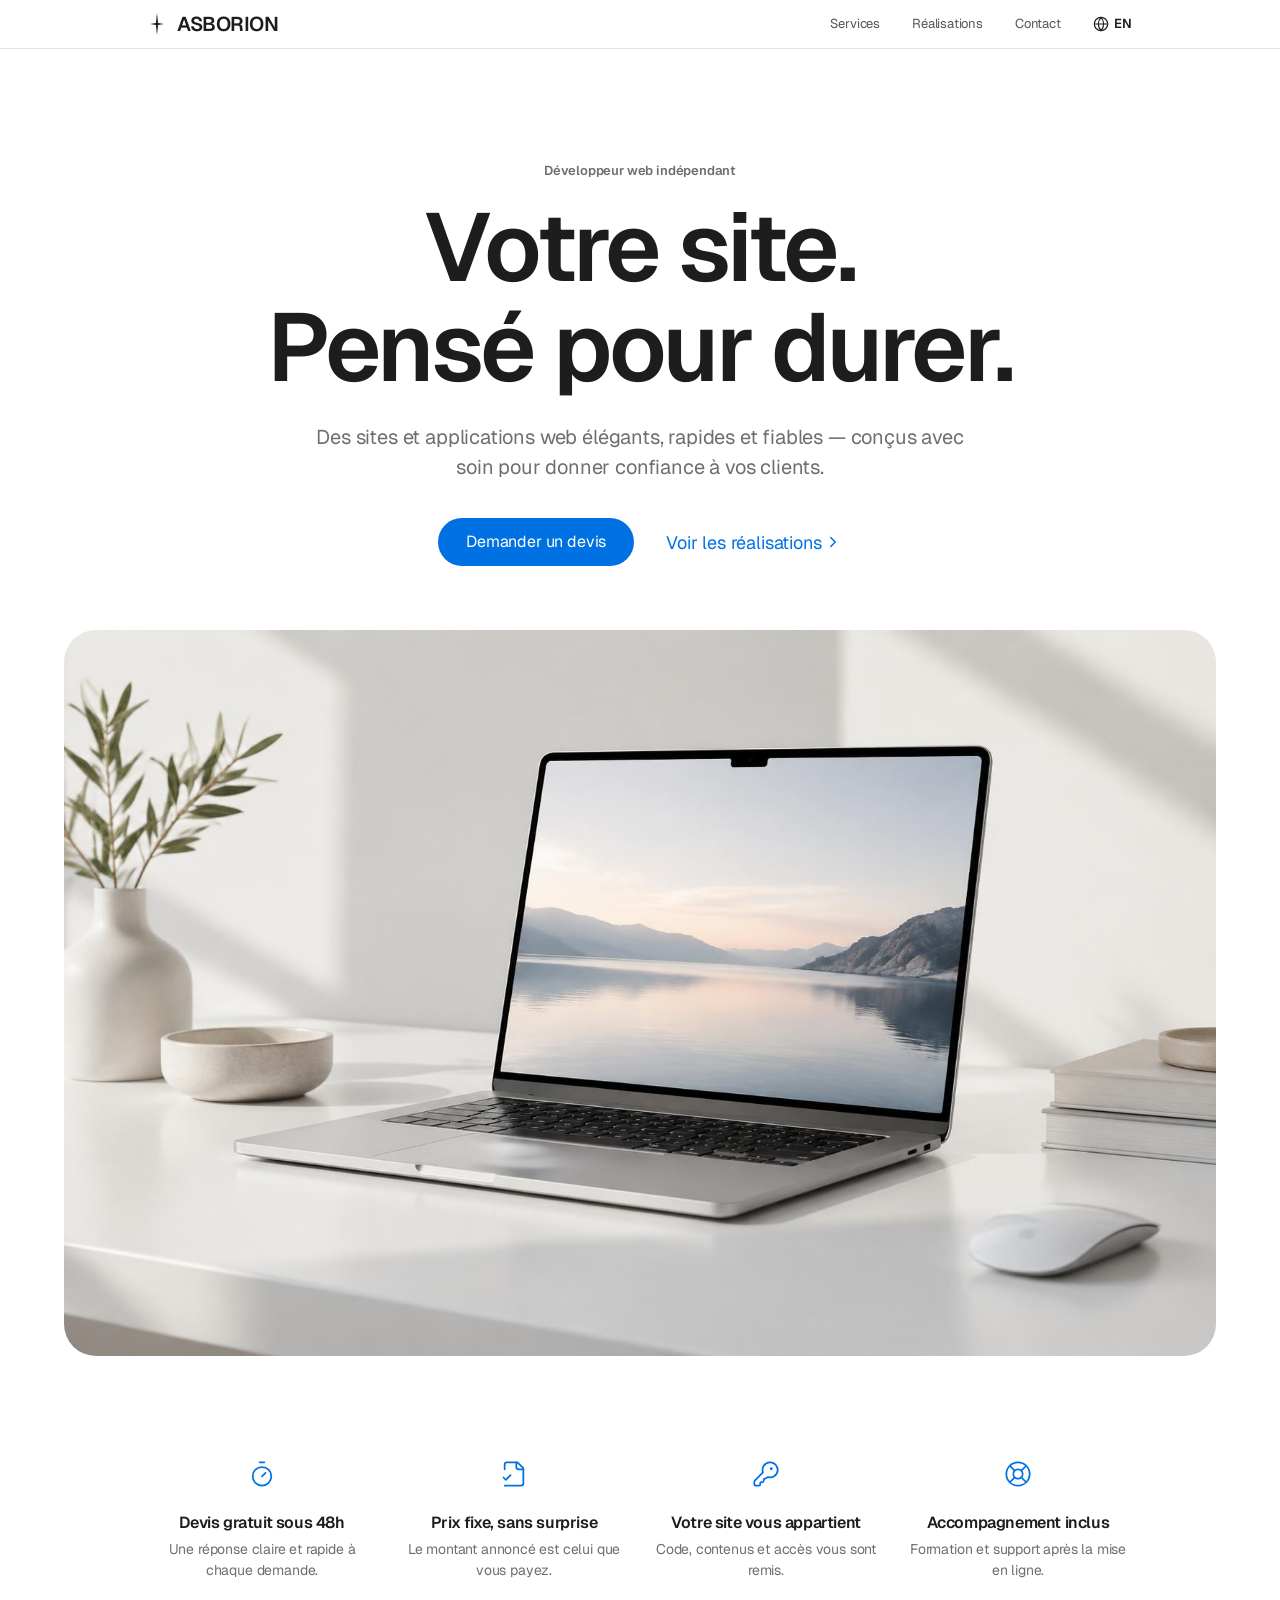
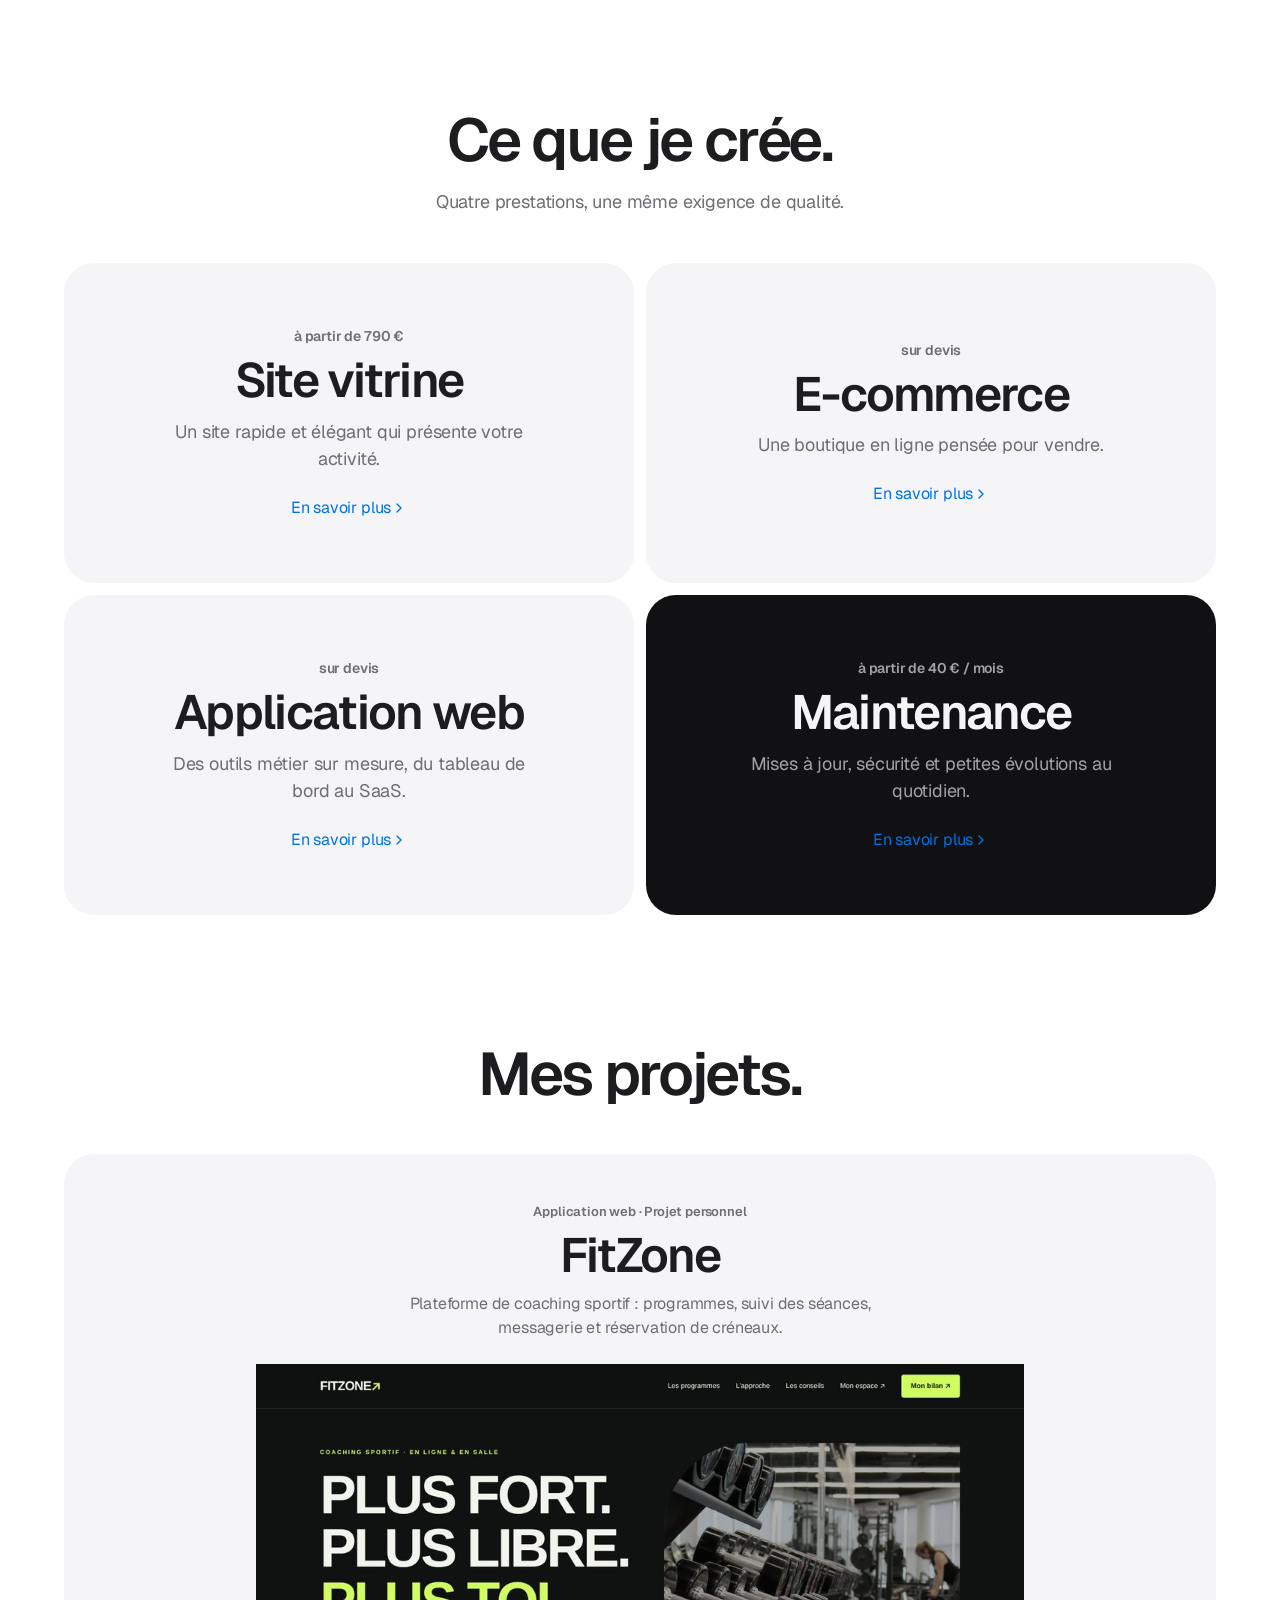
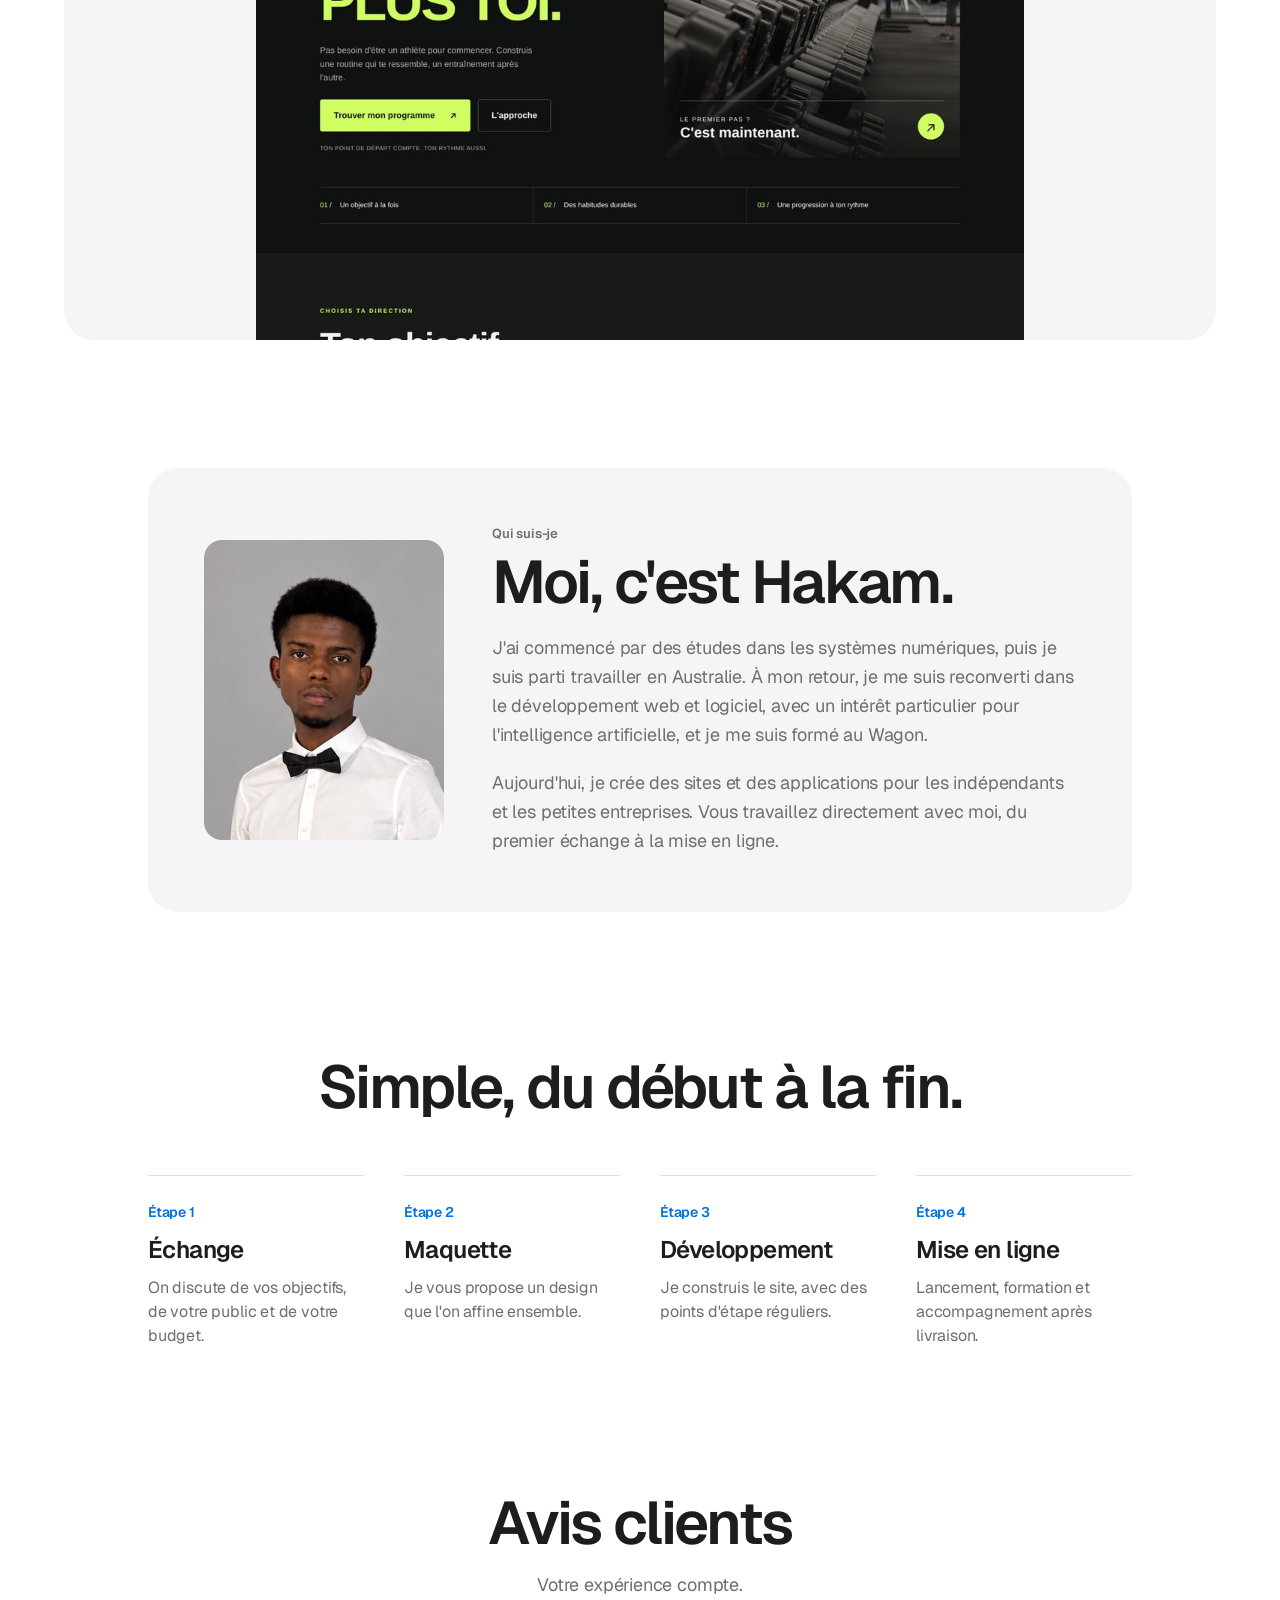
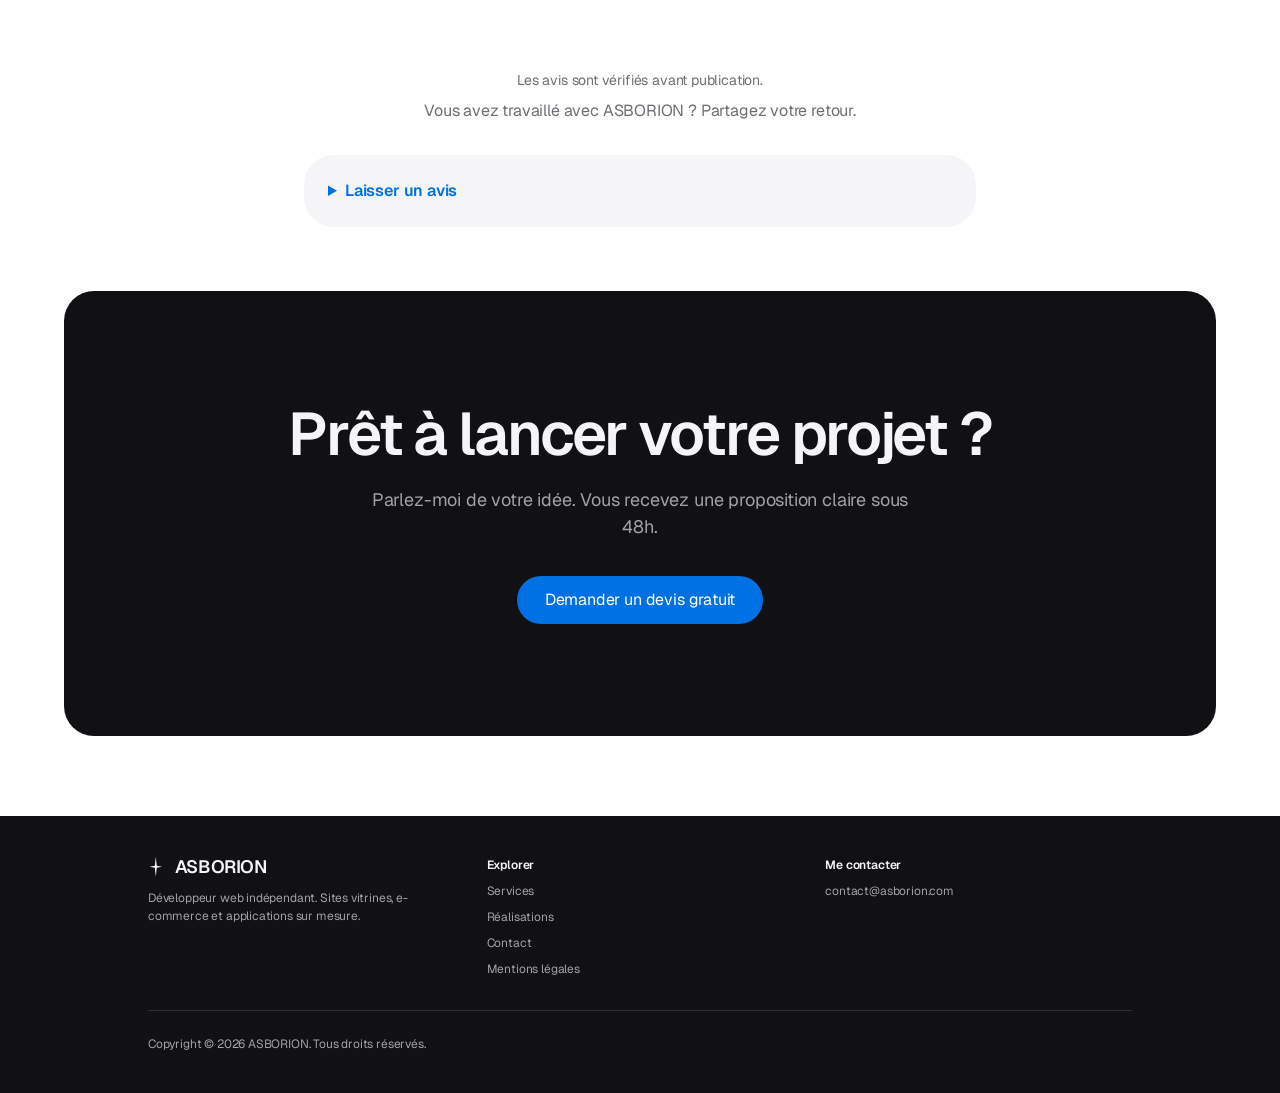
==== index.html @ 8db6f9c4 "first commit" ====
<!DOCTYPE html>
<html lang="fr">
<head>
  <meta charset="utf-8">
  <meta name="viewport" content="width=device-width, initial-scale=1">
  <title>ASBORION — Développeur web indépendant | Sites &amp; applications</title>
  <meta name="description" content="ASBORION conçoit des sites vitrines, boutiques en ligne et applications web soignés, rapides et faits pour durer.">
  <meta name="author" content="ASBORION">
  <meta property="og:title" content="ASBORION — Développeur web indépendant | Sites &amp; applications">
  <meta property="og:description" content="ASBORION conçoit des sites vitrines, boutiques en ligne et applications web soignés, rapides et faits pour durer.">
  <meta property="og:type" content="website">
  <meta property="og:image" content="https://www.asborion.com/images/og-image.jpg">
  <meta name="twitter:card" content="summary_large_image">
  <link rel="preconnect" href="https://fonts.googleapis.com">
  <link rel="preconnect" href="https://fonts.gstatic.com" crossorigin>
  <link rel="stylesheet" href="https://fonts.googleapis.com/css2?family=Geist:wght@300..700&display=swap">
  <link rel="stylesheet" href="css/style.css">
  <link rel="icon" type="image/svg+xml" href="images/favicon.svg">
  <link rel="icon" type="image/png" href="images/favicon.png">
  <link rel="apple-touch-icon" href="images/apple-touch-icon.png">
  <link rel="canonical" href="https://www.asborion.com/">
  <link rel="alternate" hreflang="fr" href="https://www.asborion.com/">
  <link rel="alternate" hreflang="en" href="https://www.asborion.com/en/">
  <link rel="alternate" hreflang="x-default" href="https://www.asborion.com/">
</head>
<body>
  <header class="site-header">
    <div class="site-header__inner">
      <a href="index.html" class="logo" aria-label="ASBORION, accueil">
  <svg class="logo__star" viewBox="0 0 96 96" aria-hidden="true" focusable="false"><path fill="currentColor" d="M48 3.84 L52.37 43.63 L75.38 48 L52.37 52.37 L48 92.16 L43.63 52.37 L20.62 48 L43.63 43.63 Z"/></svg><span class="logo__text">ASBORION</span>
</a>
      <nav class="nav" aria-label="Navigation principale">
        <a href="services.html">Services</a>
        <a href="realisations.html">Réalisations</a>
        <a href="contact.html">Contact</a>
        <a class="lang-switch" href="en/index.html" hreflang="en" lang="en" aria-label="English version"><svg class="icon" viewBox="0 0 24 24" fill="none" stroke="currentColor" stroke-width="1.75" stroke-linecap="round" stroke-linejoin="round" aria-hidden="true"><circle cx="12" cy="12" r="10"/><path d="M2 12h20"/><path d="M12 2a15.3 15.3 0 0 1 4 10 15.3 15.3 0 0 1-4 10 15.3 15.3 0 0 1-4-10 15.3 15.3 0 0 1 4-10z"/></svg>EN</a>
      </nav>
    </div>
  </header>

  <main>
    <!-- Grande accroche -->
    <section class="hero">
      <div class="fade-up" style="max-width:56rem;margin:0 auto">
        <p class="eyebrow">Développeur web indépendant</p>
        <h1 class="headline h-xl h-hero">Votre site.<br>Pensé pour durer.</h1>
        <p class="lead">Des sites et applications web élégants, rapides et fiables — conçus avec soin pour donner confiance à vos clients.</p>
        <div class="hero__actions">
          <a href="contact.html" class="btn btn--lg">Demander un devis</a>
          <a href="realisations.html" class="link">Voir les réalisations <svg class="icon" viewBox="0 0 24 24" fill="none" stroke="currentColor" stroke-width="2" stroke-linecap="round" stroke-linejoin="round" aria-hidden="true"><path d="m9 18 6-6-6-6" /></svg></a>
        </div>
      </div>
      <div class="hero__image fade-up fade-up--delay">
        <img src="images/hero-laptop.jpg" alt="Ordinateur portable sur un bureau blanc épuré" width="1600" height="1008">
      </div>
    </section>

    <!-- Engagements -->
    <section class="section">
      <div class="container container--md">
        <div class="guarantees reveal">
          <div><svg class="icon" viewBox="0 0 24 24" fill="none" stroke="currentColor" stroke-width="1.5" stroke-linecap="round" stroke-linejoin="round" aria-hidden="true"><line x1="10" x2="14" y1="2" y2="2" /><line x1="12" x2="15" y1="14" y2="11" /><circle cx="12" cy="14" r="8" /></svg><h3>Devis gratuit sous 48h</h3><p>Une réponse claire et rapide à chaque demande.</p></div>
          <div><svg class="icon" viewBox="0 0 24 24" fill="none" stroke="currentColor" stroke-width="1.5" stroke-linecap="round" stroke-linejoin="round" aria-hidden="true"><path d="M4 22h14a2 2 0 0 0 2-2V7l-5-5H6a2 2 0 0 0-2 2v4" /><path d="M14 2v4a2 2 0 0 0 2 2h4" /><path d="m3 15 2 2 4-4" /></svg><h3>Prix fixe, sans surprise</h3><p>Le montant annoncé est celui que vous payez.</p></div>
          <div><svg class="icon" viewBox="0 0 24 24" fill="none" stroke="currentColor" stroke-width="1.5" stroke-linecap="round" stroke-linejoin="round" aria-hidden="true"><path d="M2.586 17.414A2 2 0 0 0 2 18.828V21a1 1 0 0 0 1 1h3a1 1 0 0 0 1-1v-1a1 1 0 0 1 1-1h1a1 1 0 0 0 1-1v-1a1 1 0 0 1 1-1h.172a2 2 0 0 0 1.414-.586l.814-.814a6.5 6.5 0 1 0-4-4z" /><circle cx="16.5" cy="7.5" r=".5" fill="currentColor" /></svg><h3>Votre site vous appartient</h3><p>Code, contenus et accès vous sont remis.</p></div>
          <div><svg class="icon" viewBox="0 0 24 24" fill="none" stroke="currentColor" stroke-width="1.5" stroke-linecap="round" stroke-linejoin="round" aria-hidden="true"><circle cx="12" cy="12" r="10" /><path d="m4.93 4.93 4.24 4.24" /><path d="m14.83 9.17 4.24-4.24" /><path d="m14.83 14.83 4.24 4.24" /><path d="m9.17 14.83-4.24 4.24" /><circle cx="12" cy="12" r="4" /></svg><h3>Accompagnement inclus</h3><p>Formation et support après la mise en ligne.</p></div>
        </div>
      </div>
    </section>

    <!-- Services -->
    <section class="section tiles-wrap">
      <div class="container--lg" style="margin:0 auto">
        <div class="section-title reveal">
          <h2 class="headline h-lg">Ce que je crée.</h2>
          <p>Quatre prestations, une même exigence de qualité.</p>
        </div>
        <div class="grid-2">
          <a href="services.html" class="tile lift service-tile reveal">
            <p class="service-tile__price">à partir de 790 €</p>
            <h3 class="headline">Site vitrine</h3>
            <p class="service-tile__short">Un site rapide et élégant qui présente votre activité.</p>
            <span class="service-tile__more">En savoir plus <svg class="icon" viewBox="0 0 24 24" fill="none" stroke="currentColor" stroke-width="2" stroke-linecap="round" stroke-linejoin="round" aria-hidden="true"><path d="m9 18 6-6-6-6" /></svg></span>
          </a>
          <a href="services.html" class="tile lift service-tile reveal">
            <p class="service-tile__price">sur devis</p>
            <h3 class="headline">E-commerce</h3>
            <p class="service-tile__short">Une boutique en ligne pensée pour vendre.</p>
            <span class="service-tile__more">En savoir plus <svg class="icon" viewBox="0 0 24 24" fill="none" stroke="currentColor" stroke-width="2" stroke-linecap="round" stroke-linejoin="round" aria-hidden="true"><path d="m9 18 6-6-6-6" /></svg></span>
          </a>
          <a href="services.html" class="tile lift service-tile reveal">
            <p class="service-tile__price">sur devis</p>
            <h3 class="headline">Application web</h3>
            <p class="service-tile__short">Des outils métier sur mesure, du tableau de bord au SaaS.</p>
            <span class="service-tile__more">En savoir plus <svg class="icon" viewBox="0 0 24 24" fill="none" stroke="currentColor" stroke-width="2" stroke-linecap="round" stroke-linejoin="round" aria-hidden="true"><path d="m9 18 6-6-6-6" /></svg></span>
          </a>
          <a href="services.html" class="tile tile--night lift service-tile reveal">
            <p class="service-tile__price tile__muted">à partir de 40 € / mois</p>
            <h3 class="headline">Maintenance</h3>
            <p class="service-tile__short tile__muted">Mises à jour, sécurité et petites évolutions au quotidien.</p>
            <span class="service-tile__more">En savoir plus <svg class="icon" viewBox="0 0 24 24" fill="none" stroke="currentColor" stroke-width="2" stroke-linecap="round" stroke-linejoin="round" aria-hidden="true"><path d="m9 18 6-6-6-6" /></svg></span>
          </a>
        </div>
      </div>
    </section>

    <!-- Projets -->
    <section class="section tiles-wrap">
      <div class="container--lg" style="margin:0 auto">
        <div class="section-title reveal">
          <h2 class="headline h-lg">Mes projets.</h2>
        </div>
        <div class="grid-2">
          <a href="realisations.html" class="tile lift project-tile project-tile--wide span-2 reveal">
            <div class="project-tile__text">
              <p class="eyebrow">Application web · Projet personnel</p>
              <h3 class="headline">FitZone</h3>
              <p class="muted">Plateforme de coaching sportif : programmes, suivi des séances, messagerie et réservation de créneaux.</p>
            </div>
            <img src="images/projet-fitzone.jpg" alt="Page d'accueil de l'application FitZone" width="1024" height="768" loading="lazy">
          </a>
        </div>
      </div>
    </section>

    <!-- Qui suis-je -->
    <section class="section" id="a-propos">
      <div class="container container--md">
        <div class="about tile reveal">
          <img class="about__photo" src="images/hakam.jpg" alt="Portrait de Hakam, développeur web" width="480" height="600" loading="lazy">
          <div class="about__text">
          <p class="eyebrow">Qui suis-je</p>
          <h2 class="headline h-lg">Moi, c'est Hakam.</h2>
          <p>J'ai commencé par des études dans les systèmes numériques, puis je suis parti travailler en Australie. À mon retour, je me suis reconverti dans le développement web et logiciel, avec un intérêt particulier pour l'intelligence artificielle, et je me suis formé au Wagon.</p>
          <p>Aujourd'hui, je crée des sites et des applications pour les indépendants et les petites entreprises. Vous travaillez directement avec moi, du premier échange à la mise en ligne.</p>
          </div>
        </div>
      </div>
    </section>

    <!-- Méthode -->
    <section class="section" style="padding-block:5rem">
      <div class="container container--md">
        <div class="section-title reveal" style="margin-bottom:3.5rem">
          <h2 class="headline h-lg">Simple, du début à la fin.</h2>
        </div>
        <ol class="steps reveal">
          <li><span>Étape 1</span><h3>Échange</h3><p>On discute de vos objectifs, de votre public et de votre budget.</p></li>
          <li><span>Étape 2</span><h3>Maquette</h3><p>Je vous propose un design que l'on affine ensemble.</p></li>
          <li><span>Étape 3</span><h3>Développement</h3><p>Je construis le site, avec des points d'étape réguliers.</p></li>
          <li><span>Étape 4</span><h3>Mise en ligne</h3><p>Lancement, formation et accompagnement après livraison.</p></li>
        </ol>
      </div>
    </section>

    <!-- Avis clients -->
    <section class="section" id="avis" aria-labelledby="reviews-title">
      <div class="container container--md">
        <div class="section-title reveal">
          <h2 class="headline h-lg" id="reviews-title">Avis clients</h2>
          <p>Votre expérience compte.</p>
        </div>
        <div class="reviews" id="reviews-list" data-src="avis.json" hidden></div>
        <p class="text-center muted reviews__note">Les avis sont vérifiés avant publication.</p>
        <p class="text-center muted" style="margin-bottom:2rem">Vous avez travaillé avec ASBORION ? Partagez votre retour.</p>
        <details class="tile review-details container--sm" style="margin:0 auto">
          <summary>Laisser un avis</summary>
          <form id="review-form" class="form" name="avis" method="POST" data-netlify="true" netlify-honeypot="bot-field" enctype="multipart/form-data">
            <input type="hidden" name="form-name" value="avis">
            <input type="hidden" name="langue" value="fr">
            <p class="hp-field" aria-hidden="true"><label>Ne pas remplir : <input name="bot-field" tabindex="-1" autocomplete="off"></label></p>
            <div class="field">
              <label for="review-name">Nom affiché (facultatif)</label>
              <input class="input" id="review-name" name="displayName" maxlength="80" placeholder="Prénom, nom ou pseudonyme">
              <small class="muted">Sans nom, votre avis sera publié sous « Client anonyme ».</small>
            </div>
            <div class="field">
              <label for="review-company">Entreprise ou projet (facultatif)</label>
              <input class="input" id="review-company" name="company" maxlength="100">
            </div>
            <div class="field">
              <label for="review-rating">Votre note</label>
              <select class="input" id="review-rating" name="rating" required>
                <option value="">Choisir une note</option>
                <option value="5">★★★★★ — 5 sur 5</option>
                <option value="4">★★★★☆ — 4 sur 5</option>
                <option value="3">★★★☆☆ — 3 sur 5</option>
                <option value="2">★★☆☆☆ — 2 sur 5</option>
                <option value="1">★☆☆☆☆ — 1 sur 5</option>
              </select>
            </div>
            <div class="field">
              <label for="review-comment">Votre commentaire</label>
              <textarea class="input" id="review-comment" name="comment" rows="4" maxlength="1500" required></textarea>
            </div>
            <div class="field">
              <label for="review-photo">Photo (facultatif)</label>
              <input class="input" id="review-photo" name="photo" type="file" accept="image/jpeg,image/png,image/webp">
              <small class="muted">JPG, PNG ou WebP, 5 Mo maximum.</small>
            </div>
            <label class="review-consent"><input type="checkbox" name="consent" value="oui" required> <span>J’autorise ASBORION à publier mon avis et les informations que je choisis de transmettre sur ce site, après validation. <a href="mentions-legales.html#donnees">En savoir plus</a></span></label>
            <button class="btn btn--lg btn--block" type="submit">Envoyer mon avis</button>
            <p class="form__note" id="review-status" role="status">Chaque avis est relu avant d’être publié. Aucun avis n’est publié automatiquement.</p>
          </form>
        </details>
      </div>
    </section>

    <!-- Appel à l'action -->
    <section class="tiles-wrap" style="padding-bottom:5rem">
      <div class="tile tile--night cta container--lg reveal" style="margin:0 auto">
        <h2 class="headline h-lg">Prêt à lancer votre projet ?</h2>
        <p class="muted">Parlez-moi de votre idée. Vous recevez une proposition claire sous 48h.</p>
        <a href="contact.html" class="btn btn--lg">Demander un devis gratuit</a>
      </div>
    </section>
  </main>

  <footer class="site-footer">
    <div class="site-footer__inner">
      <div class="site-footer__grid">
        <div class="site-footer__col">
          <strong class="logo logo--footer"><svg class="logo__star" viewBox="0 0 96 96" aria-hidden="true" focusable="false"><path fill="currentColor" d="M48 3.84 L52.37 43.63 L75.38 48 L52.37 52.37 L48 92.16 L43.63 52.37 L20.62 48 L43.63 43.63 Z"/></svg><span class="logo__text">ASBORION</span></strong>
          <p>Développeur web indépendant. Sites vitrines, e-commerce et applications sur mesure.</p>
        </div>
        <div class="site-footer__col">
          <strong>Explorer</strong>
          <a href="services.html">Services</a>
          <a href="realisations.html">Réalisations</a>
          <a href="contact.html">Contact</a>
          <a href="mentions-legales.html">Mentions légales</a>
        </div>
        <div class="site-footer__col">
          <strong>Me contacter</strong>
          <a href="mailto:contact@asborion.com">contact@asborion.com</a>
        </div>
      </div>
      <p class="site-footer__copy">Copyright © <span data-year>2026</span> ASBORION. Tous droits réservés.</p>
    </div>
  </footer>

  <script src="js/main.js"></script>
</body>
</html>
---- css/style.css ----
:root {
  --background: #ffffff;
  --surface: #f5f5f7;
  --foreground: #1d1d1f;
  --muted: #6e6e73;
  --border: #d2d2d7;
  --primary: #0071e3;
  --primary-hover: #0077ed;
  --accent: #e8f1fc;
  --night: #111113;
  --night-foreground: #f5f5f7;
  --night-muted: #a1a1a6;

  --radius: 1.875rem;
  --shadow-soft: 0 2px 6px -2px rgba(0, 0, 0, 0.06), 0 20px 40px -20px rgba(0, 0, 0, 0.12);
  --shadow-lift: 0 4px 10px -4px rgba(0, 0, 0, 0.08), 0 30px 60px -24px rgba(0, 0, 0, 0.18);

  --font: -apple-system, BlinkMacSystemFont, "SF Pro Text", "Geist", "Helvetica Neue", Arial, sans-serif;
  --font-display: -apple-system, BlinkMacSystemFont, "SF Pro Display", "Geist", "Helvetica Neue", Arial, sans-serif;
  --ease: cubic-bezier(0.22, 0.61, 0.36, 1);
}

/* ---------- Base ---------- */
*, *::before, *::after { box-sizing: border-box; }
html { scroll-behavior: smooth; }
body {
  margin: 0;
  background: var(--background);
  color: var(--foreground);
  font-family: var(--font);
  font-size: 1rem;
  line-height: 1.5;
  letter-spacing: -0.011em;
  -webkit-font-smoothing: antialiased;
  -moz-osx-font-smoothing: grayscale;
  min-height: 100vh;
  display: flex;
  flex-direction: column;
}
main { flex: 1; }
h1, h2, h3, h4 {
  margin: 0;
  font-family: var(--font-display);
  font-weight: 600;
  letter-spacing: -0.025em;
  text-wrap: balance;
}
p { margin: 0; }
ul, ol { margin: 0; padding: 0; list-style: none; }
img { display: block; max-width: 100%; }
a { color: inherit; text-decoration: none; }
::selection { background: var(--accent); color: var(--foreground); }
.icon { width: 1em; height: 1em; flex-shrink: 0; }

/* ---------- Utilitaires ---------- */
.container { width: 100%; margin-inline: auto; padding-inline: 1.25rem; }
.container--sm { max-width: 42rem; }
.container--md { max-width: 64rem; }
.container--lg { max-width: 72rem; }
.text-center { text-align: center; }
.muted { color: var(--muted); }
.eyebrow { font-size: 0.8125rem; font-weight: 600; color: var(--muted); }
.headline { font-family: var(--font-display); font-weight: 600; letter-spacing: -0.035em; line-height: 1.05; }
.lead { font-size: 1.125rem; color: var(--muted); max-width: 42rem; margin: 1.5rem auto 0; }
.link {
  display: inline-flex; align-items: center; gap: 0.15rem;
  color: var(--primary); font-size: 1.125rem;
}
.link:hover { text-decoration: underline; }

/* Tailles de titres */
.h-xl { font-size: 3rem; }
.h-lg { font-size: 2.25rem; }
.h-md { font-size: 1.875rem; }
@media (min-width: 640px) {
  .h-xl { font-size: 4.5rem; }
  .h-lg { font-size: 3.75rem; }
  .h-md { font-size: 3rem; }
  .lead { font-size: 1.25rem; }
}
@media (min-width: 768px) {
  .h-hero { font-size: 6rem; }
}

/* ---------- Boutons ---------- */
.btn {
  display: inline-flex; align-items: center; justify-content: center; gap: 0.4rem;
  height: 2.5rem; padding: 0 1.25rem;
  border: 0; border-radius: 999px;
  background: var(--primary); color: #fff;
  font: inherit; font-size: 0.9375rem; white-space: nowrap;
  cursor: pointer;
  transition: filter 0.3s, background 0.3s;
}
.btn:hover { filter: brightness(1.1); }
.btn:focus-visible { outline: 2px solid var(--primary); outline-offset: 3px; }
.btn--lg { height: 3rem; padding: 0 1.75rem; font-size: 1rem; }
.btn--block { width: 100%; }

/* ---------- En-tête ---------- */
.site-header {
  position: sticky; top: 0; z-index: 40;
  background: rgba(255, 255, 255, 0.78);
  backdrop-filter: saturate(180%) blur(20px);
  -webkit-backdrop-filter: saturate(180%) blur(20px);
  border-bottom: 1px solid rgba(210, 210, 215, 0.6);
}
.site-header__inner {
  max-width: 64rem; margin: 0 auto; padding: 0 1.25rem;
  height: 3rem; display: flex; align-items: center; justify-content: space-between; gap: 1rem;
}
.logo { font-size: 0.95rem; font-weight: 600; letter-spacing: -0.02em; }
.nav { display: flex; align-items: center; gap: 1.25rem; }
.nav a { font-size: 0.75rem; color: rgba(29, 29, 31, 0.75); transition: color 0.2s; }
.nav a:hover, .nav a[aria-current="page"] { color: var(--foreground); }
.nav a[aria-current="page"] { font-weight: 500; }
@media (min-width: 640px) {
  .nav { gap: 2rem; }
  .nav a { font-size: 0.8125rem; }
}

/* ---------- Pied de page ---------- */
.site-footer { background: var(--surface); color: var(--muted); font-size: 0.75rem; }
.site-footer__inner { max-width: 64rem; margin: 0 auto; padding: 2.5rem 1.25rem; }
.site-footer__grid {
  display: grid; gap: 2rem;
  padding-bottom: 2rem; border-bottom: 1px solid var(--border);
}
.site-footer__col { display: flex; flex-direction: column; gap: 0.5rem; }
.site-footer strong { color: var(--foreground); font-weight: 600; }
.site-footer a:hover { color: var(--foreground); text-decoration: underline; }
.site-footer__copy { padding-top: 1.5rem; }
@media (min-width: 640px) { .site-footer__grid { grid-template-columns: repeat(3, 1fr); } }

/* ---------- Sections ---------- */
.section { padding: 4rem 0; }
.page-intro { padding: 5rem 1.25rem 3.5rem; text-align: center; }
.page-intro h1 { max-width: 56rem; margin: 1rem auto 0; }
@media (min-width: 640px) { .page-intro { padding-top: 7rem; } }
.section-title { margin-bottom: 3rem; text-align: center; }
.section-title p { margin: 1rem auto 0; max-width: 36rem; font-size: 1.125rem; color: var(--muted); }

/* ---------- Accueil : hero ---------- */
.hero { padding: 5rem 1.25rem 2.5rem; text-align: center; }
.hero h1 { margin-top: 1rem; }
.hero__actions {
  margin-top: 2.25rem;
  display: flex; flex-wrap: wrap; align-items: center; justify-content: center;
  gap: 1rem 2rem;
}
.hero__image { max-width: 72rem; margin: 4rem auto 0; }
.hero__image img { width: 100%; height: auto; border-radius: 2rem; object-fit: cover; }
@media (min-width: 640px) { .hero { padding-top: 7rem; } }

/* ---------- Engagements ---------- */
.guarantees {
  display: grid; grid-template-columns: repeat(2, 1fr);
  gap: 2.5rem 1.5rem; text-align: center;
}
.guarantees .icon { width: 1.75rem; height: 1.75rem; color: var(--primary); margin: 0 auto; }
.guarantees h3 { margin-top: 1rem; font-size: 1rem; }
.guarantees p { margin-top: 0.25rem; font-size: 0.875rem; color: var(--muted); }
@media (min-width: 768px) { .guarantees { grid-template-columns: repeat(4, 1fr); } }

.guarantees--left { text-align: left; gap: 2rem; }
@media (min-width: 640px) and (max-width: 767px) { .guarantees--left { grid-template-columns: repeat(2, 1fr); } }
@media (max-width: 639px) { .guarantees--left { grid-template-columns: 1fr; } }

/* ---------- Cadres (tuiles) ---------- */
.tile { position: relative; border-radius: var(--radius); background: var(--surface); overflow: hidden; }
.tile--night { background: var(--night); color: var(--night-foreground); }
.tile--night .muted, .tile--night .tile__muted { color: var(--night-muted); }
.lift { transition: transform 0.5s var(--ease), box-shadow 0.5s var(--ease); }
.lift:hover { transform: translateY(-4px) scale(1.005); box-shadow: var(--shadow-lift); }

.grid-2 { display: grid; grid-template-columns: 1fr; gap: 0.75rem; }
@media (min-width: 768px) {
  .grid-2 { grid-template-columns: repeat(2, 1fr); }
  .span-2 { grid-column: span 2; }
}
.tiles-wrap { padding-inline: 0.75rem; }
@media (min-width: 640px) { .tiles-wrap { padding-inline: 1.25rem; } }

/* Tuile service (accueil) */
.service-tile {
  min-height: 20rem; padding: 2.5rem;
  display: flex; flex-direction: column; align-items: center; justify-content: center; text-align: center;
}
.service-tile__price { font-size: 0.875rem; font-weight: 600; color: var(--muted); }
.service-tile h3 { margin-top: 0.5rem; font-size: 2.25rem; }
.service-tile__short { margin-top: 0.75rem; max-width: 24rem; font-size: 1.125rem; color: var(--muted); }
.service-tile__more { margin-top: 1.5rem; display: inline-flex; align-items: center; color: var(--primary); }
.service-tile:hover .service-tile__more { text-decoration: underline; }
@media (min-width: 640px) { .service-tile h3 { font-size: 3rem; } }

/* Tuile projet (accueil) */
.project-tile__text { padding: 2.5rem 2rem 0; text-align: center; }
.project-tile__text h3 { margin-top: 0.5rem; font-size: 1.875rem; }
.project-tile__text p.muted { margin: 0.75rem auto 0; max-width: 32rem; }
.project-tile img { width: 100%; height: auto; margin-top: 1rem; object-fit: cover; }
.project-tile--wide .project-tile__text { padding-top: 3rem; }
.project-tile--wide img { max-width: 48rem; margin: 1.5rem auto 0; }
@media (min-width: 640px) { .project-tile--wide h3 { font-size: 3rem; } }

/* ---------- Étapes ---------- */
.steps { display: grid; grid-template-columns: 1fr; gap: 2.5rem; }
.steps li { border-top: 1px solid rgba(29, 29, 31, 0.15); padding-top: 1.5rem; }
.steps span { font-size: 0.875rem; font-weight: 600; color: var(--primary); }
.steps h3 { margin-top: 0.5rem; font-size: 1.5rem; }
.steps p { margin-top: 0.5rem; color: var(--muted); }
@media (min-width: 640px) { .steps { grid-template-columns: repeat(2, 1fr); } }
@media (min-width: 1024px) { .steps { grid-template-columns: repeat(4, 1fr); } }

/* ---------- Appel à l'action ---------- */
.cta { padding: 5rem 2rem; text-align: center; }
.cta h2 { max-width: 48rem; margin: 0 auto; }
.cta p { max-width: 36rem; margin: 1.25rem auto 0; font-size: 1.125rem; }
.cta .btn { margin-top: 2.25rem; }
@media (min-width: 640px) { .cta { padding: 7rem 2rem; } }

/* ---------- Page Services ---------- */
.service-card { display: flex; flex-direction: column; padding: 2rem; }
.service-card h2 { margin-top: 0.5rem; font-size: 2.25rem; }
.service-card__desc { margin-top: 1rem; font-size: 1.125rem; color: var(--muted); }
.checklist { margin-top: 2rem; display: flex; flex-direction: column; gap: 0.75rem; }
.checklist li { display: flex; align-items: center; gap: 0.75rem; }
.checklist .icon { color: var(--primary); }
.service-card__footer {
  margin-top: auto; padding-top: 2.5rem;
  display: flex; flex-wrap: wrap; align-items: center; justify-content: space-between; gap: 1rem;
}
.price { font-size: 1.5rem; font-weight: 600; letter-spacing: -0.025em; }
@media (min-width: 640px) { .service-card { padding: 3rem; } }

.included { border-top: 1px solid var(--border); padding-top: 3.5rem; }
.included h2 { font-size: 1.875rem; text-align: center; margin-bottom: 2.5rem; }
@media (min-width: 640px) { .included h2 { font-size: 2.25rem; } }

/* ---------- Page Réalisations ---------- */
.project-row { display: grid; align-items: center; }
.project-row__text { padding: 2rem; }
.project-row__text h2 { margin-top: 0.5rem; font-size: 2.25rem; }
.project-row__client { margin-top: 0.5rem; color: var(--muted); }
.project-row__summary { margin-top: 1.5rem; font-size: 1.125rem; }
.project-row img { width: 100%; height: 100%; object-fit: cover; }
.tags { margin-top: 2rem; display: flex; flex-wrap: wrap; gap: 0.5rem; }
.tags span { border-radius: 999px; background: var(--background); padding: 0.25rem 0.75rem; font-size: 0.875rem; color: var(--muted); }
@media (min-width: 640px) {
  .project-row__text { padding: 3.5rem; }
  .project-row__text h2 { font-size: 3rem; }
}
@media (min-width: 768px) {
  .project-row { grid-template-columns: repeat(2, 1fr); }
  .project-row--reverse img { order: -1; }
}
.stack { display: flex; flex-direction: column; gap: 0.75rem; }

/* ---------- Page Contact ---------- */
.form { display: flex; flex-direction: column; gap: 1.75rem; padding: 1.5rem; }
.form__row { display: grid; grid-template-columns: 1fr; gap: 1.25rem; }
.field { display: flex; flex-direction: column; gap: 0.5rem; }
.field label, .form legend { font-size: 0.875rem; font-weight: 500; }
.form fieldset { border: 0; margin: 0; padding: 0; }
.form legend { margin-bottom: 0.75rem; padding: 0; }
.input {
  width: 100%; height: 3rem; padding: 0 1rem;
  border: 1px solid #c7c7cc; border-radius: 0.75rem;
  background: var(--background); color: var(--foreground);
  font: inherit; font-size: 1rem;
  transition: border-color 0.2s, box-shadow 0.2s;
}
textarea.input { height: auto; padding: 0.75rem 1rem; resize: vertical; }
.input:focus { outline: none; border-color: var(--primary); box-shadow: 0 0 0 3px rgba(0, 113, 227, 0.2); }
.input[aria-invalid="true"] { border-color: #e30000; }
.chips { display: flex; flex-wrap: wrap; gap: 0.5rem; }
.chip {
  border: 1px solid #c7c7cc; border-radius: 999px;
  background: var(--background); color: var(--foreground);
  padding: 0.5rem 1rem; font: inherit; font-size: 0.875rem;
  cursor: pointer; transition: border-color 0.2s, background 0.2s, color 0.2s;
}
.chip:hover { border-color: rgba(29, 29, 31, 0.4); }
.chip[aria-pressed="true"] { border-color: var(--primary); background: var(--accent); color: var(--primary); }
.form__note { text-align: center; font-size: 0.875rem; color: var(--muted); }
.form__note a { color: var(--primary); }
.form__note a:hover { text-decoration: underline; }
@media (min-width: 640px) {
  .form { padding: 3rem; }
  .form__row { grid-template-columns: repeat(2, 1fr); }
}

/* ---------- Notification ---------- */
.toast {
  position: fixed; left: 50%; bottom: 1.5rem; z-index: 50;
  transform: translate(-50%, 1rem); opacity: 0; pointer-events: none;
  max-width: calc(100% - 2rem);
  background: var(--foreground); color: var(--background);
  padding: 0.85rem 1.25rem; border-radius: 1rem;
  font-size: 0.9rem; box-shadow: var(--shadow-lift);
  transition: opacity 0.3s, transform 0.3s var(--ease);
}
.toast.is-visible { opacity: 1; transform: translate(-50%, 0); }
.toast--error { background: #b3261e; color: #fff; }

/* ---------- Animations ---------- */
.fade-up { animation: fade-up 0.9s var(--ease) both; }
.fade-up--delay { animation-delay: 150ms; }
.reveal { opacity: 0; transform: translateY(24px); transition: opacity 0.9s var(--ease), transform 0.9s var(--ease); }
.reveal.is-visible { opacity: 1; transform: none; }
@keyframes fade-up {
  from { opacity: 0; transform: translateY(24px); }
  to { opacity: 1; transform: translateY(0); }
}
@media (prefers-reduced-motion: reduce) {
  .fade-up { animation: none; }
  .reveal { opacity: 1; transform: none; transition: none; }
  .lift:hover { transform: none; }
}

/* ---------- Correctif : hover fluide sur les cartes révélées ----------
   Les règles .reveal.is-visible et .lift:hover avaient la même
   spécificité : la première annulait le déplacement au survol.
   On conserve l'apparition au scroll et on restaure le hover.
   ------------------------------------------------------------ */
.lift.reveal {
  transition: opacity 0.9s var(--ease),
              transform 0.75s var(--ease),
              box-shadow 0.75s var(--ease);
  will-change: transform;
}
.lift.reveal.is-visible:hover {
  transform: translate3d(0, -6px, 0) scale(1.008);
  box-shadow: var(--shadow-lift);
}
.lift.reveal.is-visible:active {
  transform: translate3d(0, -2px, 0) scale(1.002);
}
@media (prefers-reduced-motion: reduce) {
  .lift.reveal { transition: none; will-change: auto; }
  .lift.reveal.is-visible:hover,
  .lift.reveal.is-visible:active { transform: none; }
}
/* Logo ASBORION */

.logo {
  display: flex;
  align-items: center;
}

.logo img {
  width: auto;
  height: 36px;
  object-fit: contain;
}

/* Animation des cartes Services */

.service-card {
  transition:
    transform 0.75s var(--ease),
    box-shadow 0.75s var(--ease);
}

.service-card:hover,
.service-card.reveal.is-visible:hover {
  transform: translate3d(0, -6px, 0) scale(1.008);
  box-shadow: var(--shadow-lift);
}

/* Adaptation téléphone et tablette */
.grid-2 > *, .form__row > *, .project-row > *, .site-footer__grid > * {
  min-width: 0;
}
.field, .form fieldset { min-width: 0; }
.form__note, .site-footer a { overflow-wrap: anywhere; }
.logo { flex-shrink: 0; }
.logo img { max-width: 10rem; }
.nav a { display: inline-flex; align-items: center; min-height: 44px; }
a:focus-visible, .chip:focus-visible {
  outline: 2px solid var(--primary); outline-offset: 4px;
}
@media (max-width: 767px) {
  .site-header__inner {
    height: auto; min-height: 4rem; flex-wrap: wrap;
    justify-content: center; gap: 0; padding-top: 0.5rem;
  }
  .logo { justify-content: center; }
  .nav { width: 100%; justify-content: center; gap: clamp(1rem, 6vw, 2rem); }
  .nav a { font-size: 0.875rem; }
  .h-hero { font-size: clamp(2.5rem, 8vw, 4.5rem); }
  .hero, .page-intro { padding-top: 3.5rem; }
  .hero__image { margin-top: 2.5rem; }
  .hero__image img { border-radius: 1.25rem; }
}
@media (max-width: 639px) {
  .h-xl { font-size: clamp(2.25rem, 8vw, 3rem); }
  .h-hero { font-size: clamp(2.5rem, 8vw, 4.5rem); }
  .section { padding-block: 3rem; }
  .section-title { margin-bottom: 2rem; }
  .service-tile, .service-card, .project-row__text { padding: 1.75rem 1.25rem; }
  .service-tile h3, .service-card h2, .project-row__text h2 {
    font-size: clamp(1.75rem, 7vw, 2.25rem);
  }
  .project-tile__text { padding: 2rem 1.25rem 0; }
  .cta { padding: 3rem 1.25rem; }
  .btn, .chip { min-height: 44px; }
  .btn { height: auto; padding-block: 0.65rem; white-space: normal; text-align: center; }
  .hero__actions { flex-direction: column; gap: 1rem; }
  .hero__actions .link { min-height: 44px; }
  .service-card__footer .btn { width: 100%; }
  .checklist li { align-items: flex-start; }
  .checklist .icon { margin-top: 0.25rem; }
  .project-row img { height: auto; }
  .form { padding: 1.5rem 1rem; }
}
@media (hover: none) {
  .lift:hover, .lift.reveal.is-visible:hover,
  .service-card:hover, .service-card.reveal.is-visible:hover { transform: none; }
}

/* ---------- Qui suis-je ---------- */
.about { padding: 2.5rem 2rem; text-align: left; }
.about h2 { margin-top: 0.5rem; }
.about p:not(.eyebrow) { margin-top: 1.25rem; font-size: 1.125rem; line-height: 1.6; color: var(--muted); max-width: 40rem; }
@media (min-width: 640px) { .about { padding: 3.5rem; } }

/* ---------- Pages de texte (mentions légales) ---------- */
.legal { max-width: 46rem; margin: 0 auto; padding: 0 1.25rem 6rem; }
.legal h2 { margin-top: 2.5rem; font-size: 1.375rem; font-weight: 600; }
.legal p, .legal li { margin-top: 0.75rem; color: var(--muted); line-height: 1.65; }
.legal ul { padding-left: 1.25rem; list-style: disc; }
.legal a { color: var(--primary); }
.todo { background: #fff3cd; color: #7a5b00; padding: 0 0.3em; border-radius: 0.25rem; font-weight: 600; }
.form__consent { font-size: 0.8125rem; color: var(--muted); text-align: center; }
.form__consent a { color: var(--primary); }
.hp-field { position: absolute; left: -9999px; }

/* ---------- Avis clients ---------- */
.review-details { padding: 0; }
.review-details summary { padding: 1.5rem; cursor: pointer; color: var(--primary); font-weight: 600; min-height: 44px; }
.review-details summary:focus-visible { outline: 2px solid var(--primary); outline-offset: -4px; }
.review-details .form { padding-top: .5rem; }
.review-consent { display: flex; align-items: flex-start; gap: .75rem; font-size: .875rem; }
.review-consent input { flex-shrink: 0; width: 1.25rem; height: 1.25rem; margin: .15rem 0 0; accent-color: var(--primary); }
.review-consent a { color: var(--primary); }
input[type="file"].input { padding: .6rem; }

/* ---------- Changement de langue ---------- */
.nav a.lang-switch { gap: 0.35rem; font-weight: 600; color: var(--foreground); }
.lang-switch .icon { width: 1rem; height: 1rem; }
.lang-switch:hover { color: var(--primary); }

/* Photo dans « Qui suis-je » */
.about { display: grid; gap: 2rem; align-items: center; }
.about__photo { width: 100%; height: auto; max-width: 16rem; aspect-ratio: 4 / 5; object-fit: cover; border-radius: calc(var(--radius) * 0.6); }
@media (min-width: 760px) { .about { grid-template-columns: 15rem 1fr; gap: 3rem; } }

/* Avis clients validés (chargés depuis avis.json) */
.reviews { display: grid; gap: 1.25rem; margin-bottom: 1.5rem; }
@media (min-width: 760px) { .reviews { grid-template-columns: repeat(auto-fit, minmax(18rem, 26rem)); justify-content: center; } }
.review { margin: 0; width: 100%; padding: 1.75rem; text-align: left; }
.review__stars { color: var(--primary); letter-spacing: 0.1em; font-size: 1.05rem; }
.review__comment { margin: 0.75rem 0 0; line-height: 1.6; }
.review__author { margin-top: 1rem; font-weight: 600; }
.review__author span { font-weight: 400; color: var(--muted); }
.reviews__note { font-size: 0.875rem; margin-bottom: 0.5rem; }
.currency-note { margin-top: 0.75rem; font-size: 0.9375rem; }

/* Logo en code : étoile + nom */
.logo { gap: 0.5rem; color: var(--foreground); font-family: var(--font-display); font-size: 1.25rem; font-weight: 600; letter-spacing: -0.025em; line-height: 1; }
.logo:hover { text-decoration: none; }
.logo__star { width: 1.2em; height: 1.2em; flex-shrink: 0; margin-left: -0.15em; }

/* Pied de page sombre */
.site-footer { background: var(--night); color: var(--night-muted); }
.site-footer strong { color: var(--night-foreground); }
.site-footer a:hover { color: var(--night-foreground); }
.logo--footer { display: inline-flex; justify-content: flex-start !important; align-self: flex-start; color: var(--night-foreground); font-size: 1.125rem; margin-bottom: 0.25rem; }
.site-footer__grid, .site-footer__copy { border-color: rgba(255, 255, 255, 0.12); }
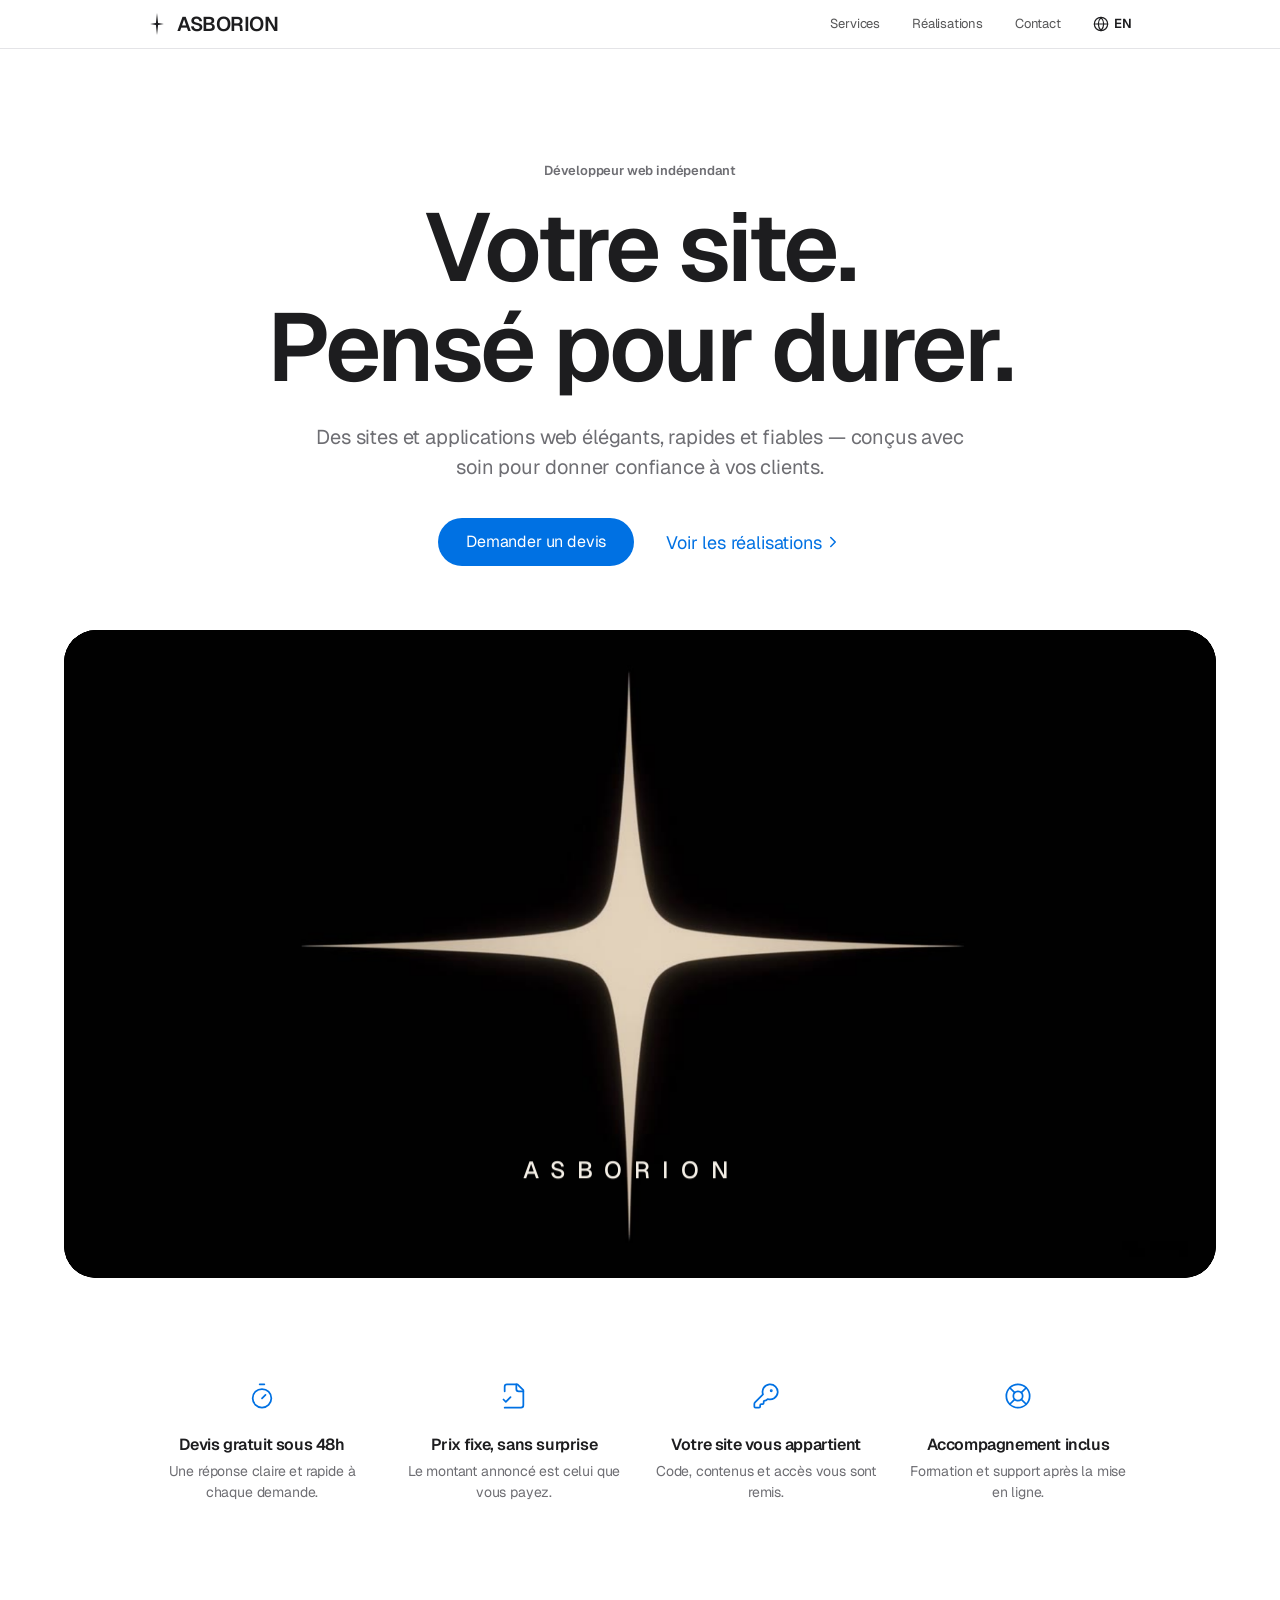
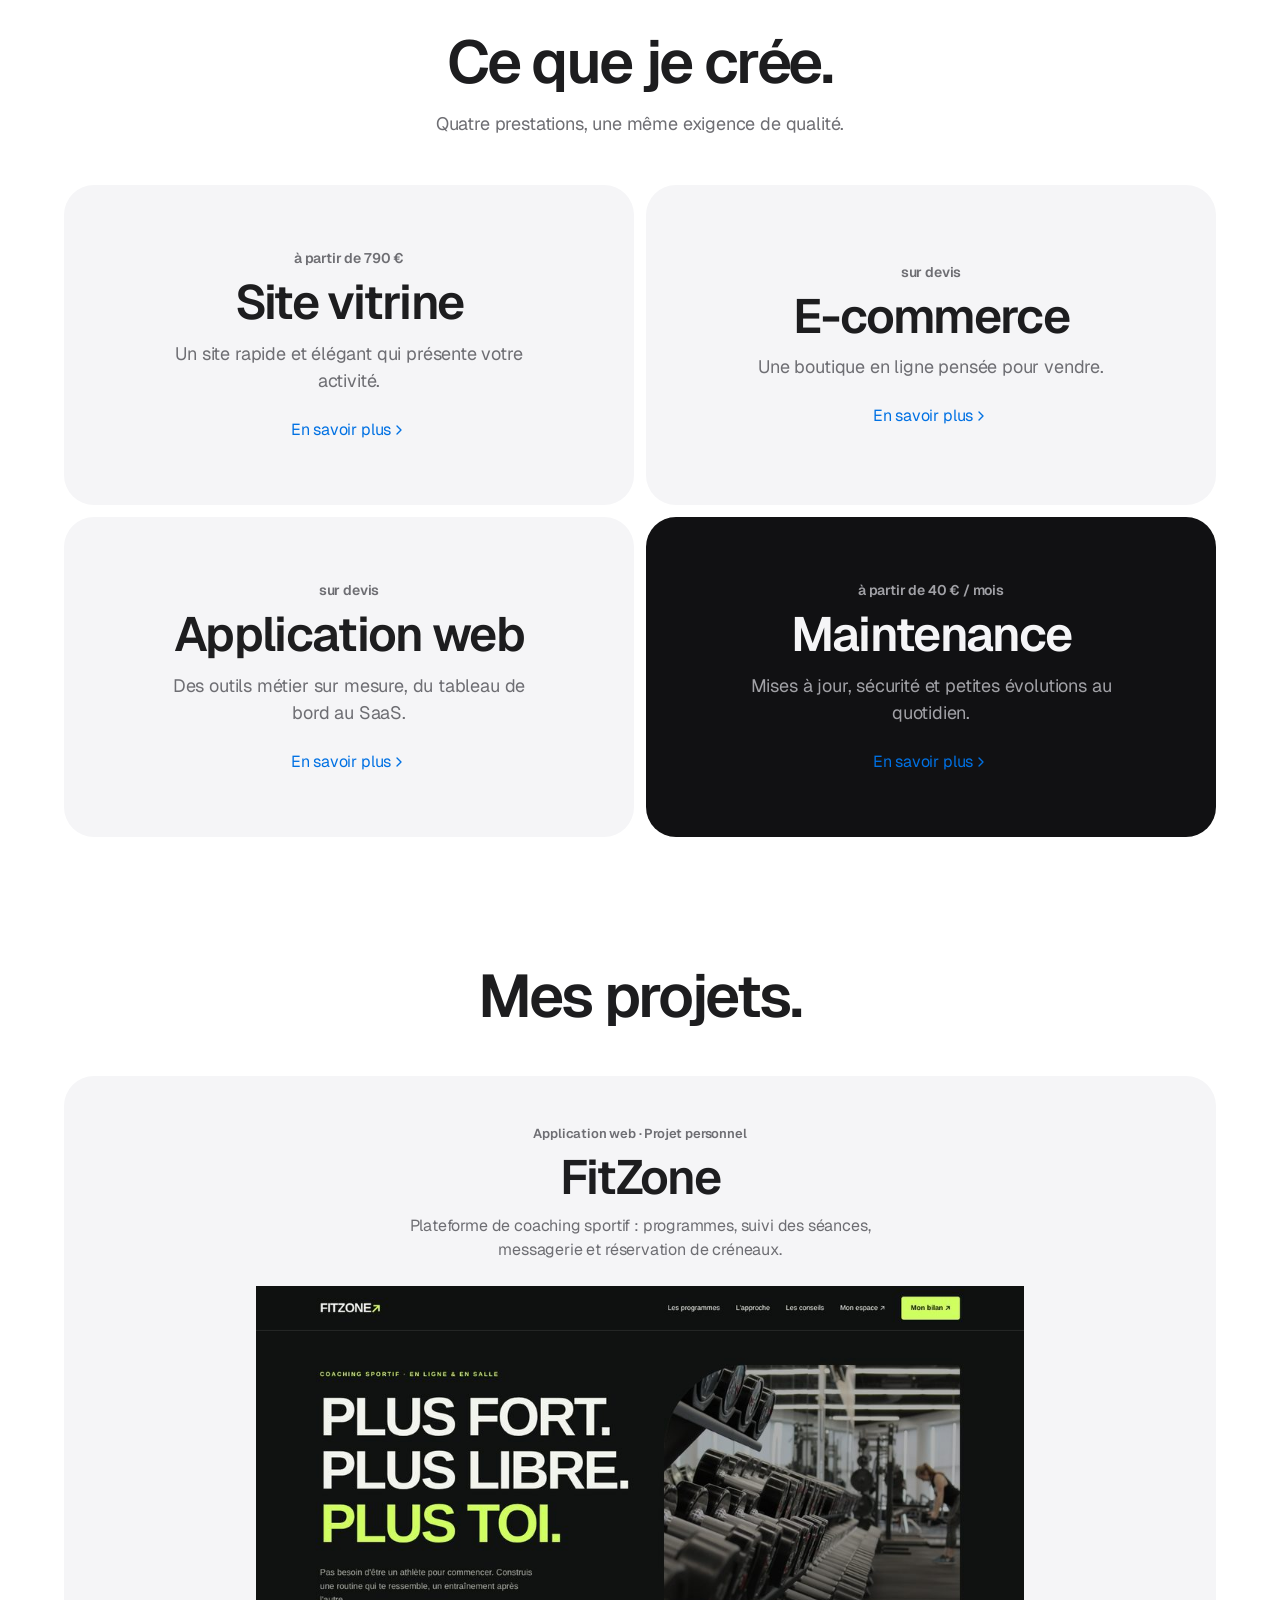
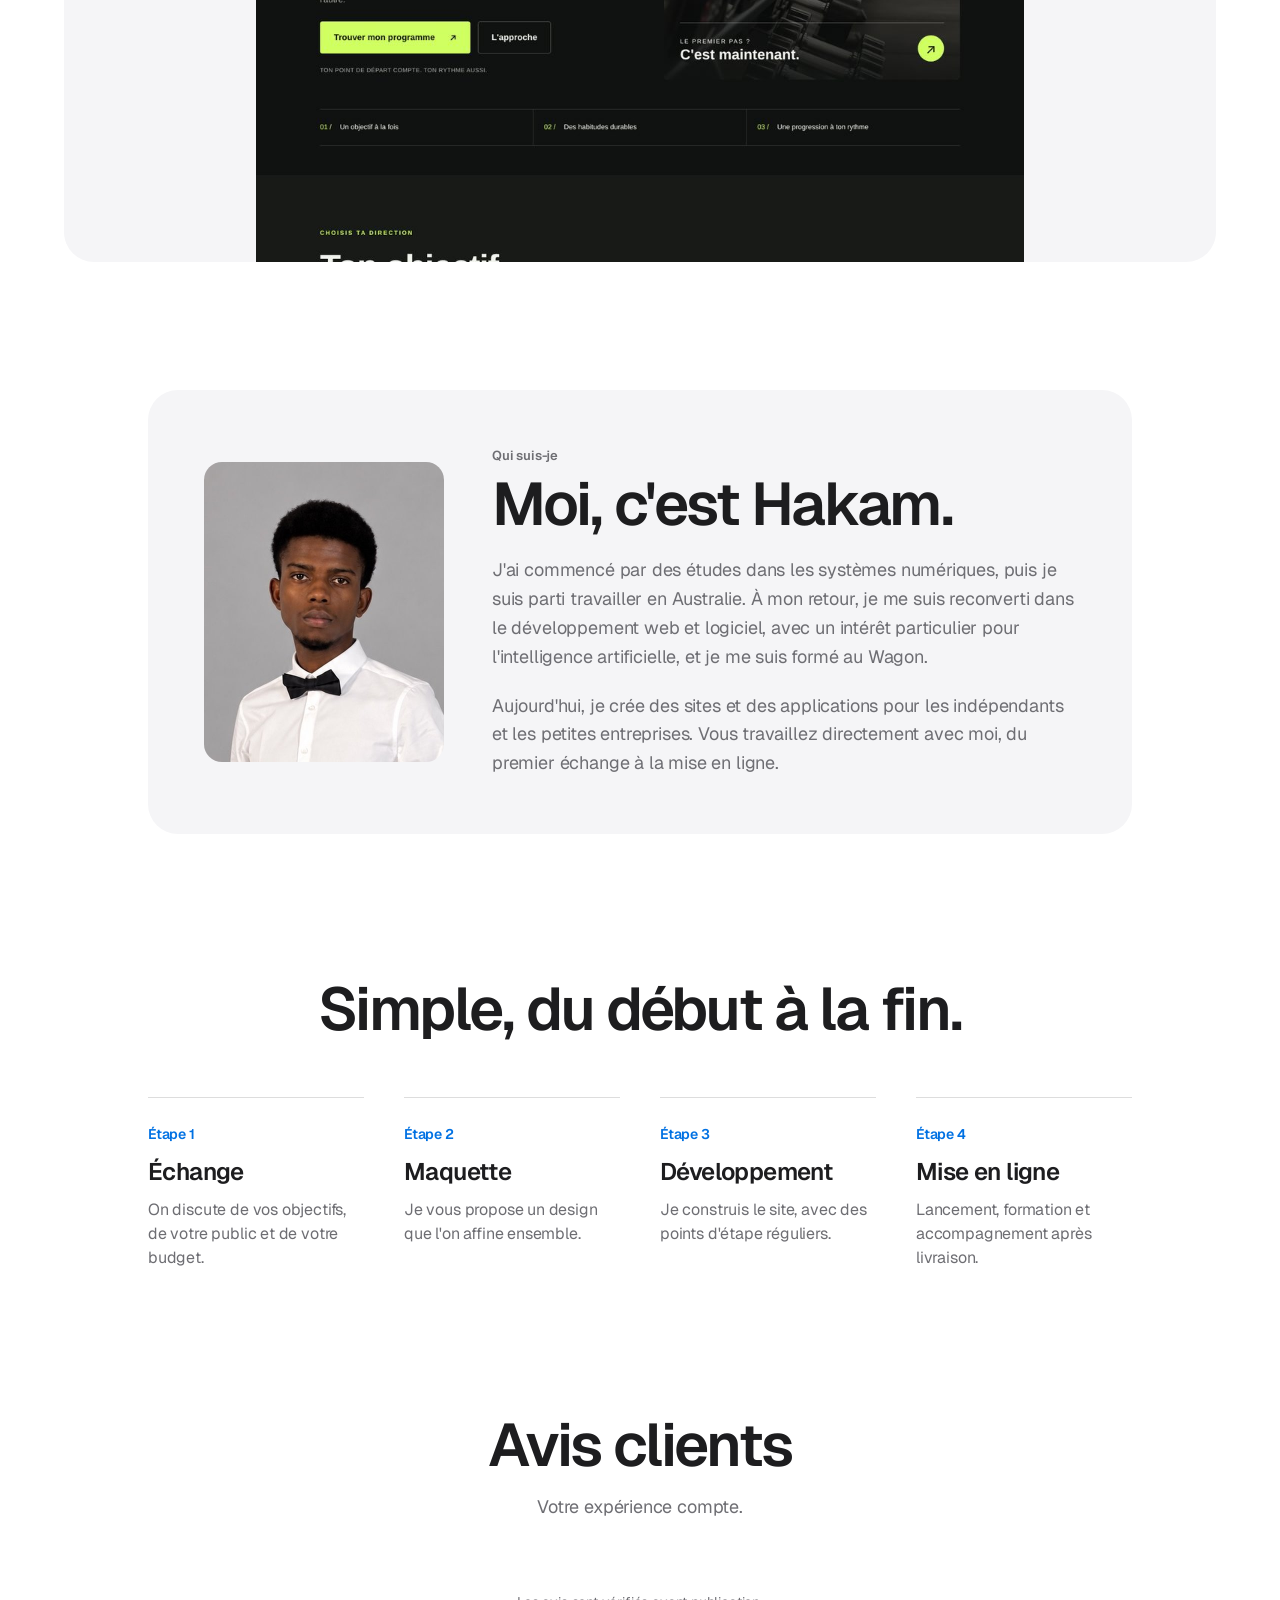
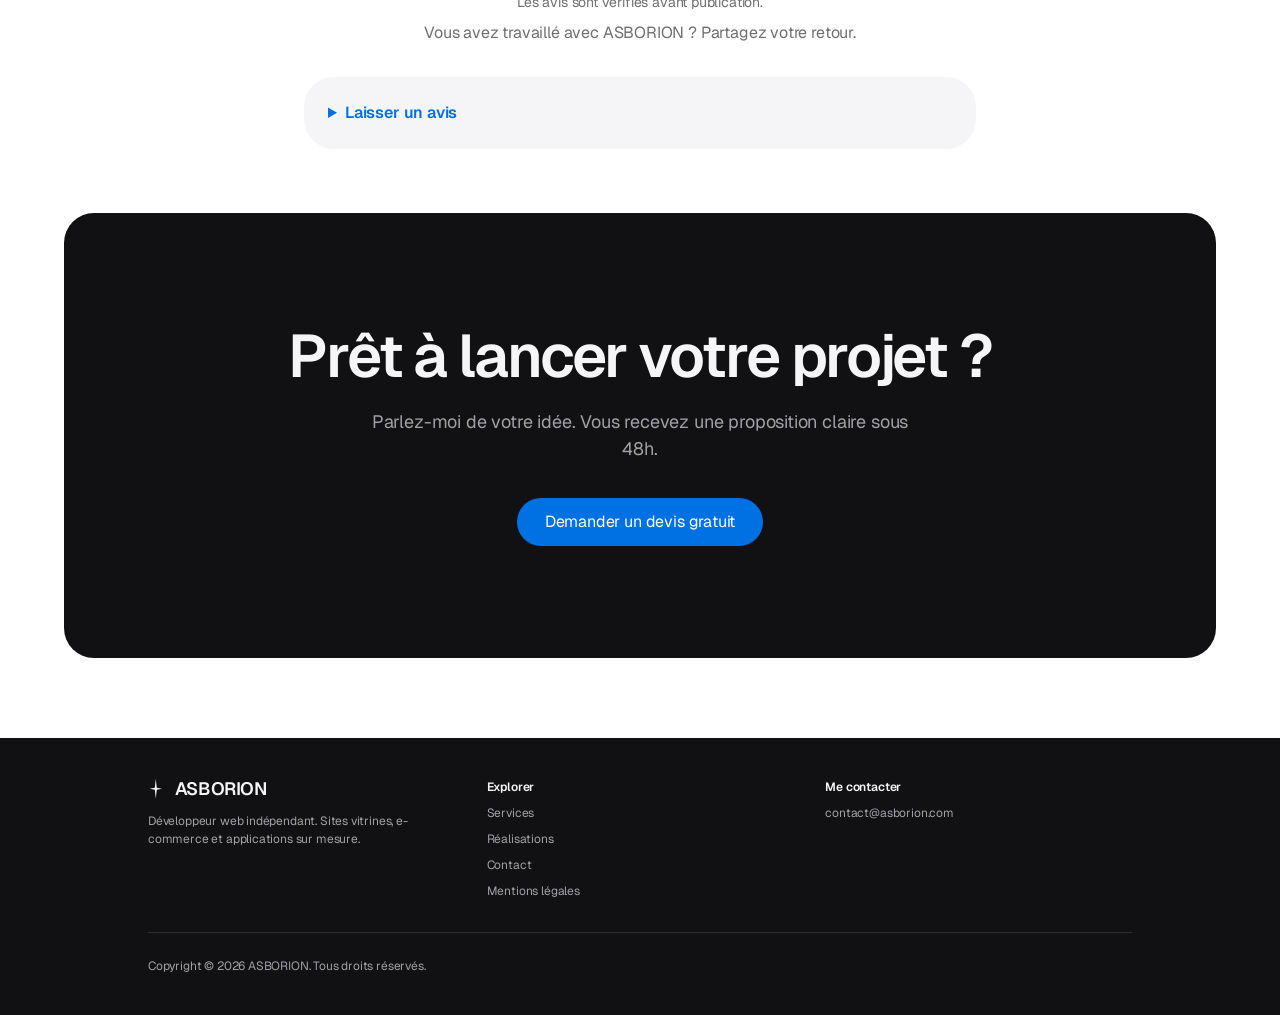
==== commit 7a7e5bbc: "Ajout du film hero sur la page d'accueil (FR/EN) Co-Authored-By: Claude Opus 5.5 <noreply@anthropic." ====
--- a/index.html
+++ b/index.html
@@ -22,6 +22,7 @@
   <link rel="alternate" hreflang="fr" href="https://www.asborion.com/">
   <link rel="alternate" hreflang="en" href="https://www.asborion.com/en/">
   <link rel="alternate" hreflang="x-default" href="https://www.asborion.com/">
+  <link rel="preload" as="image" href="images/hero-film-poster.jpg">
 </head>
 <body>
   <header class="site-header">
@@ -50,8 +51,13 @@
           <a href="realisations.html" class="link">Voir les réalisations <svg class="icon" viewBox="0 0 24 24" fill="none" stroke="currentColor" stroke-width="2" stroke-linecap="round" stroke-linejoin="round" aria-hidden="true"><path d="m9 18 6-6-6-6" /></svg></a>
         </div>
       </div>
-      <div class="hero__image fade-up fade-up--delay">
-        <img src="images/hero-laptop.jpg" alt="Ordinateur portable sur un bureau blanc épuré" width="1600" height="1008">
+      <div class="hero__image hero__image--film fade-up fade-up--delay">
+        <div class="hero-film" data-hero-film data-src="videos/asborion-hero.mp4" data-src-sm="videos/asborion-hero-720.mp4" role="img" aria-label="Animation ASBORION : l'étoile s'ouvre sur un site présenté sur ordinateur, tablette et téléphone">
+          <video poster="images/hero-film-poster.jpg" muted loop playsinline preload="auto" disablepictureinpicture disableremoteplayback aria-hidden="true" tabindex="-1"><source src="videos/asborion-hero-720.mp4" type="video/mp4"></video>
+          <canvas width="1920" height="1080" aria-hidden="true"></canvas>
+          <span class="hero-film__name" aria-hidden="true">ASBORION</span>
+          <noscript><style>.hero-film canvas{display:none}</style></noscript>
+        </div>
       </div>
     </section>
 
@@ -239,5 +245,6 @@
   </footer>
 
   <script src="js/main.js"></script>
+  <script src="js/hero-film.js"></script>
 </body>
 </html>
--- a/css/style.css
+++ b/css/style.css
@@ -478,3 +478,45 @@
 .site-footer a:hover { color: var(--night-foreground); }
 .logo--footer { display: inline-flex; justify-content: flex-start !important; align-self: flex-start; color: var(--night-foreground); font-size: 1.125rem; margin-bottom: 0.25rem; }
 .site-footer__grid, .site-footer__copy { border-color: rgba(255, 255, 255, 0.12); }
+
+/* ---------- Accueil : film d'introduction ASBORION ----------
+   Remplace l'image du laptop dans le hero. La vidéo garde son
+   fond noir ; le nom est une couche HTML (js/hero-film.js).
+   ------------------------------------------------------------ */
+.hero-film {
+  position: relative;
+  aspect-ratio: 16 / 9;
+  background: #000;
+  border-radius: 2rem;
+  overflow: hidden;
+  clip-path: inset(0 round 2rem);   /* coins nets sur Safari avec la vidéo */
+  container-type: inline-size;
+  isolation: isolate;
+}
+.hero-film video,
+.hero-film canvas {
+  position: absolute; inset: 0;
+  width: 100%; height: 100%;
+  display: block;
+  object-fit: cover;
+}
+.hero-film canvas { background: #000; pointer-events: none; }
+.hero-film.is-playing canvas { opacity: 0; }
+.hero-film__name {
+  position: absolute; left: 0; top: 83.333%;
+  font-family: var(--font-display);
+  font-weight: 500;
+  font-size: max(2.05cqw, 10px);
+  letter-spacing: 0.5em;
+  line-height: 1;
+  color: #F4EFE6;
+  white-space: nowrap;
+  opacity: 0;
+  transform: translateY(-50%);
+  will-change: opacity, transform, filter;
+  pointer-events: none;
+  user-select: none;
+}
+@media (max-width: 767px) {
+  .hero-film { border-radius: 1.25rem; clip-path: inset(0 round 1.25rem); }
+}
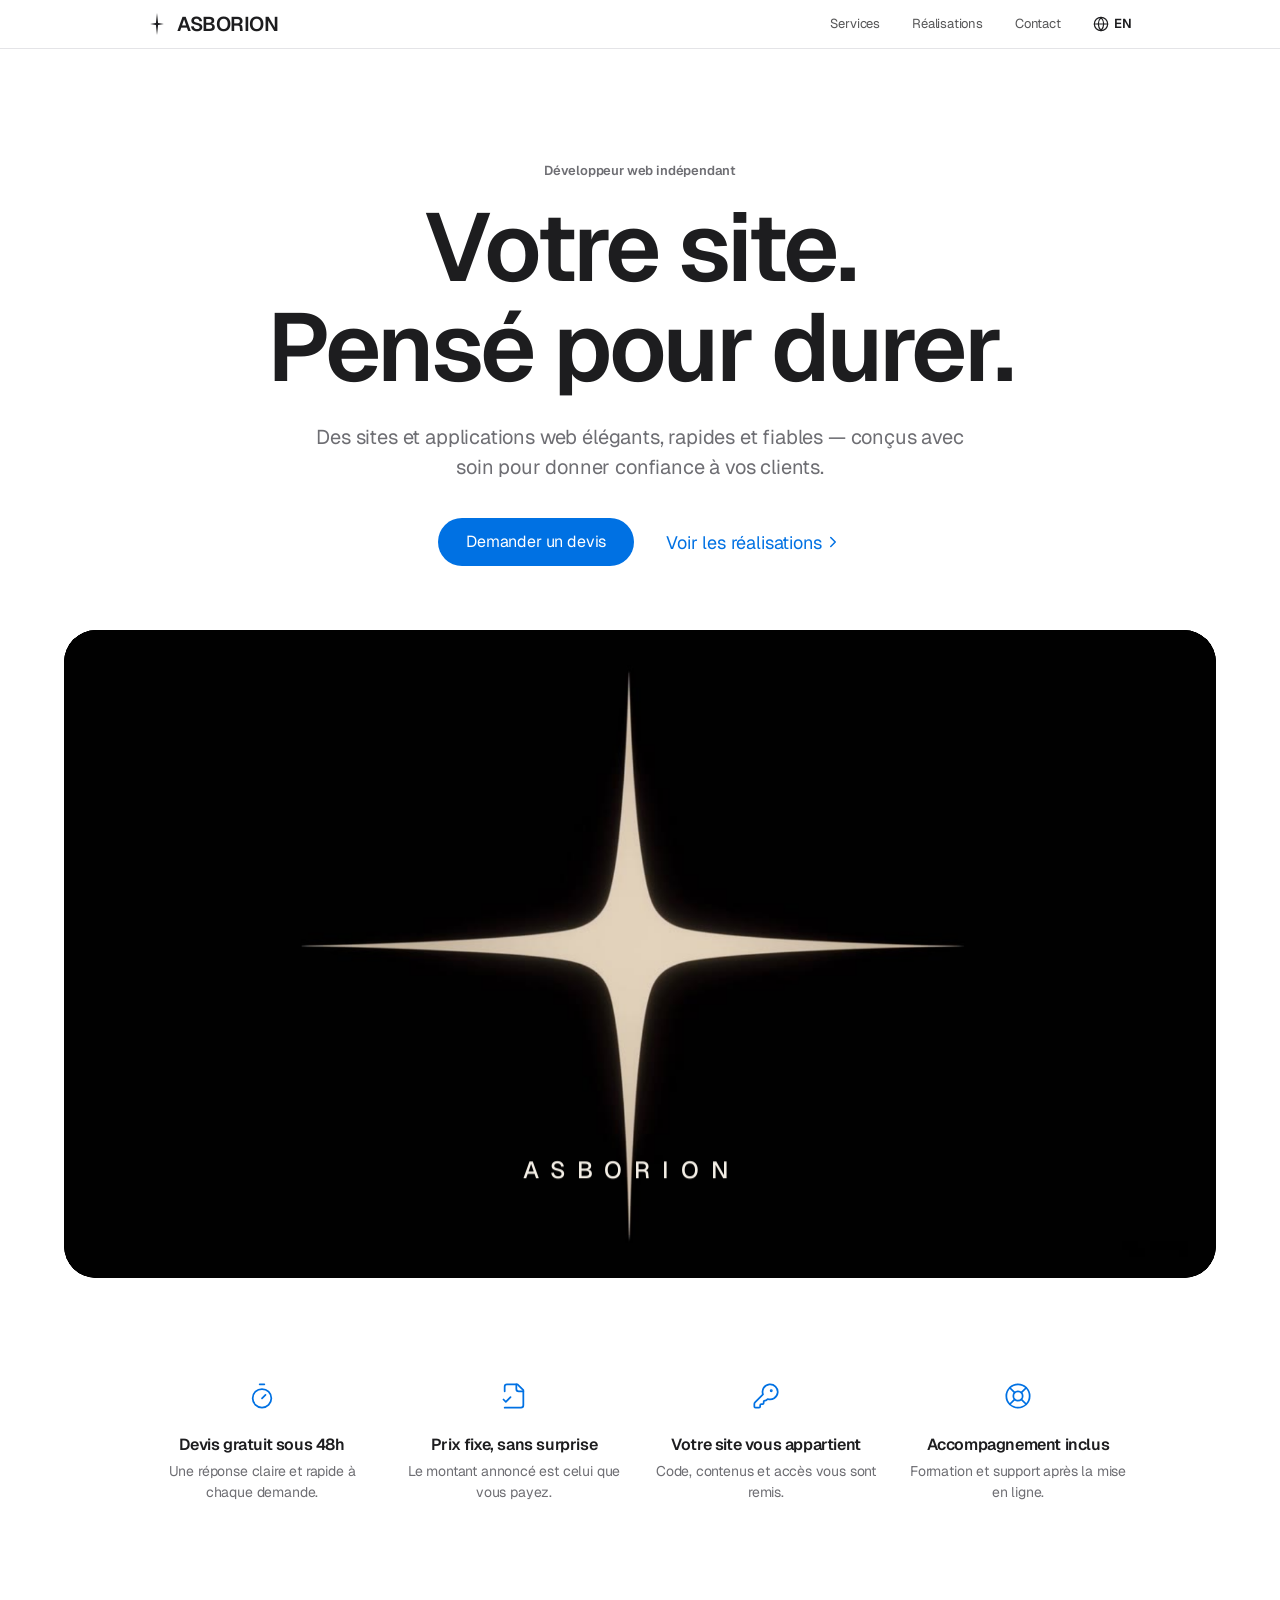
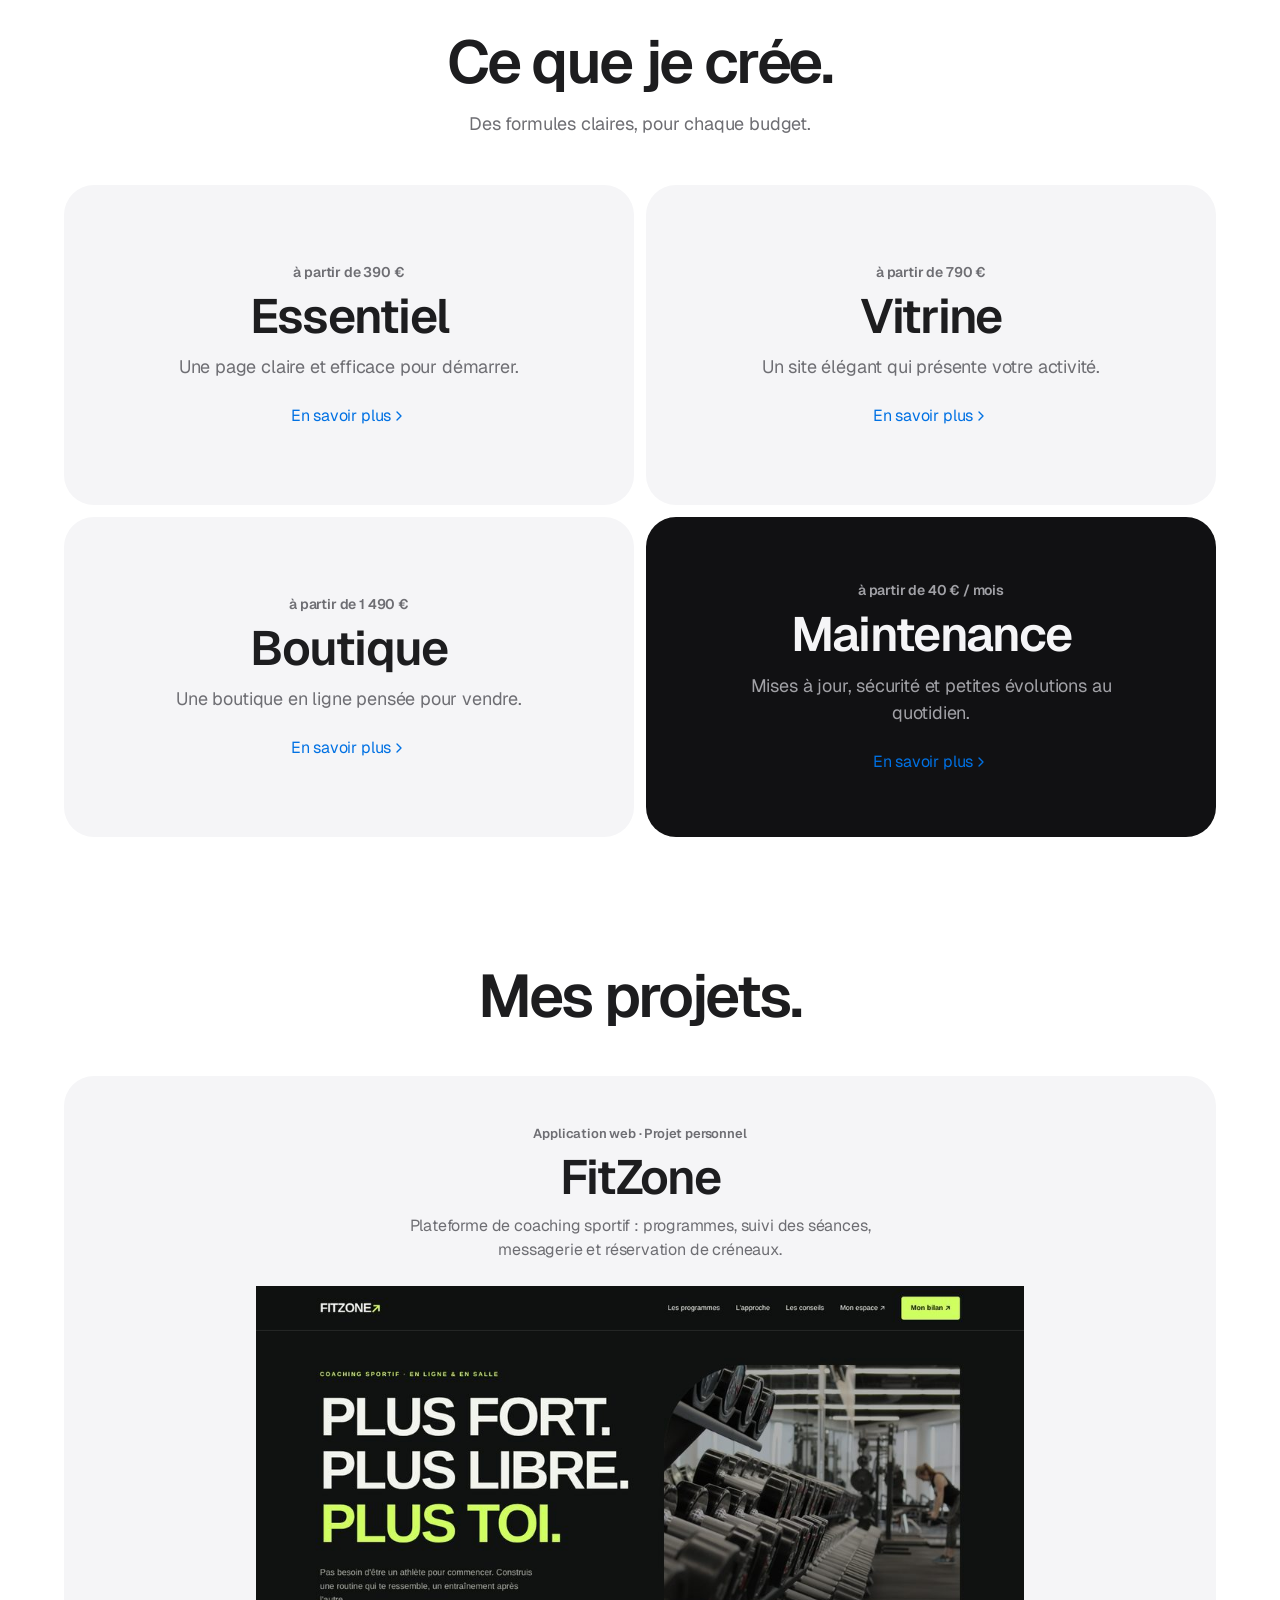
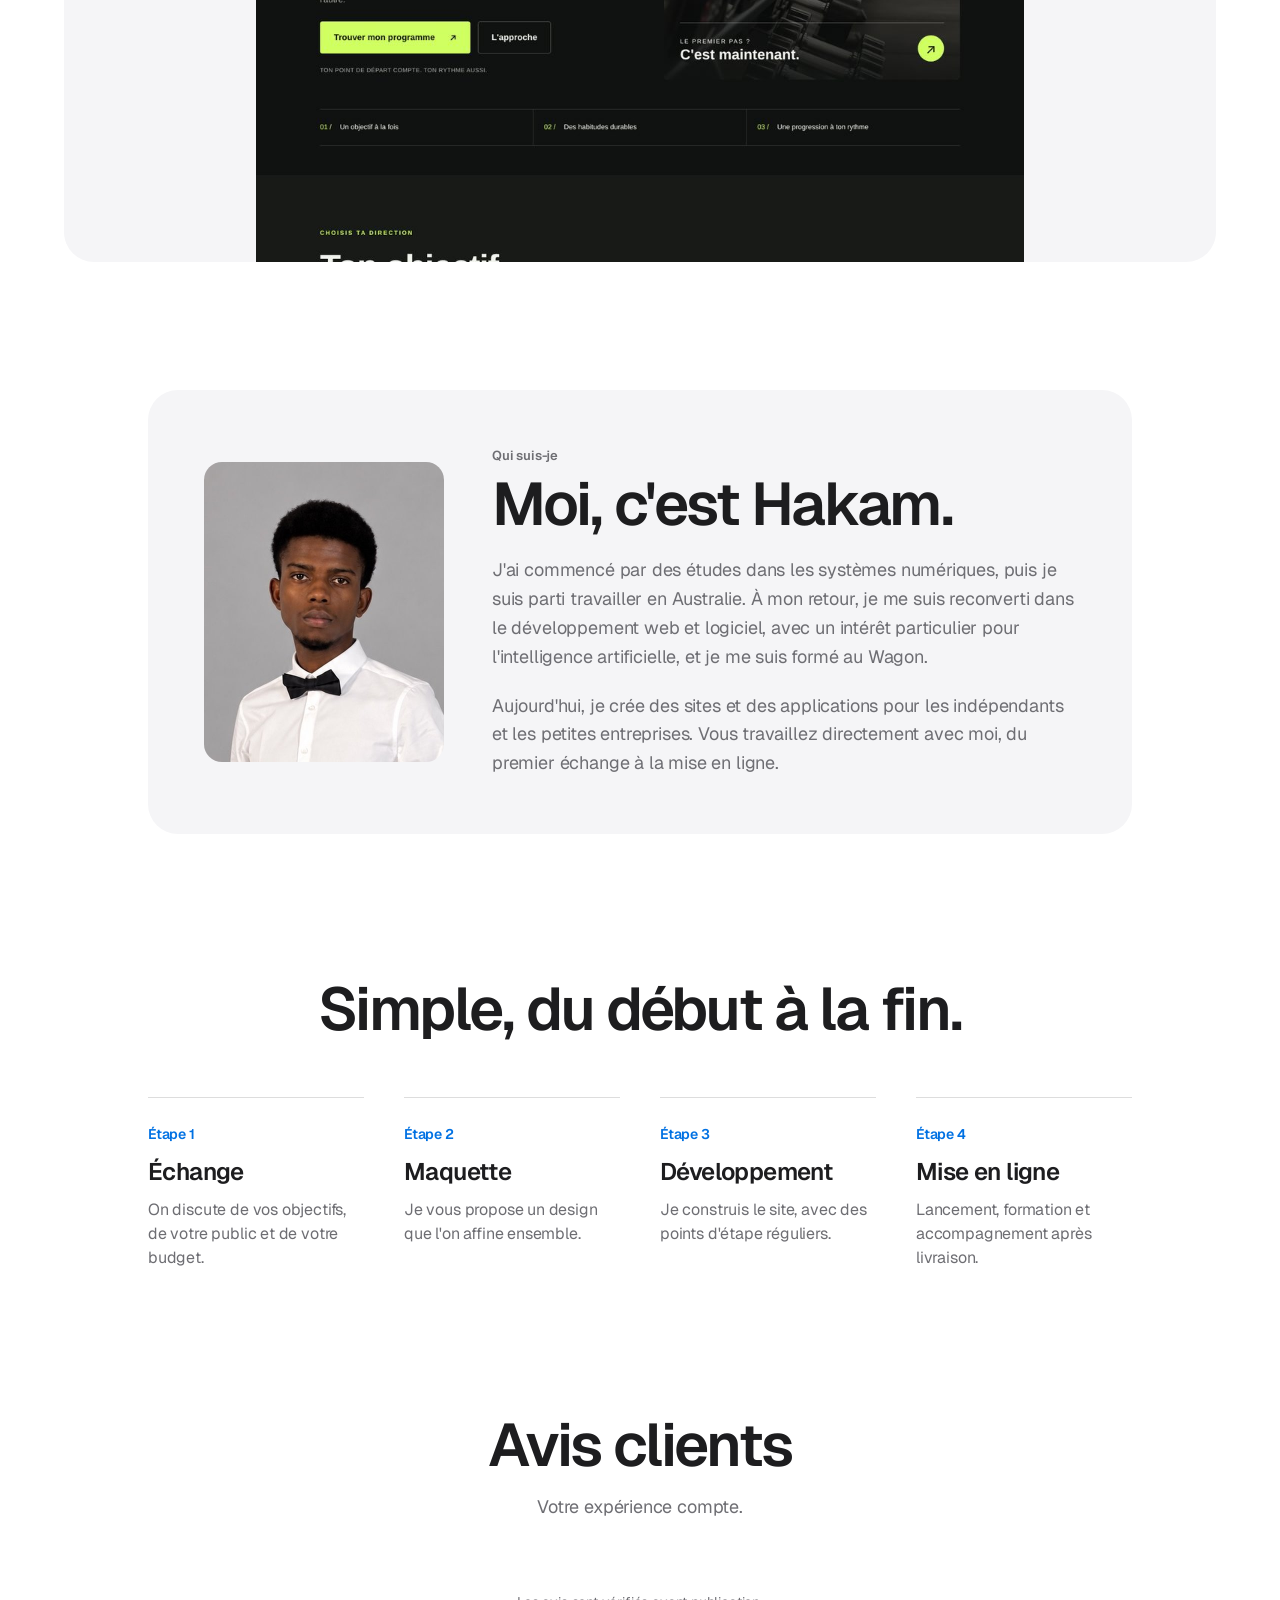
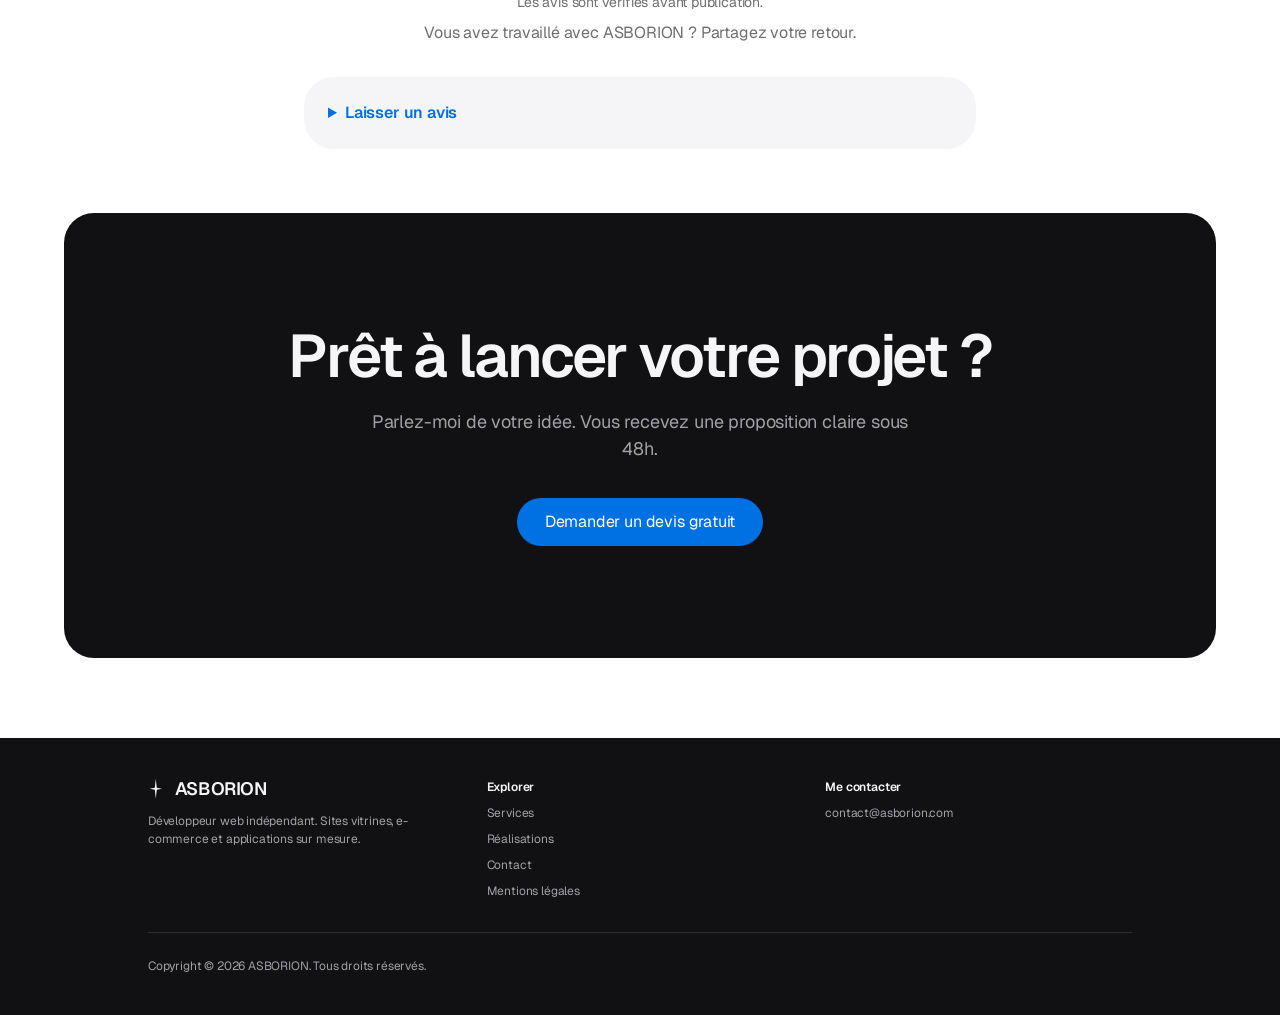
==== commit 12512497: "Nouveau catalogue : formules Essentiel, Vitrine, Boutique et Sur mesure (FR/EN) - Services : 4 formu" ====
--- a/index.html
+++ b/index.html
@@ -78,25 +78,25 @@
       <div class="container--lg" style="margin:0 auto">
         <div class="section-title reveal">
           <h2 class="headline h-lg">Ce que je crée.</h2>
-          <p>Quatre prestations, une même exigence de qualité.</p>
+          <p>Des formules claires, pour chaque budget.</p>
         </div>
         <div class="grid-2">
           <a href="services.html" class="tile lift service-tile reveal">
+            <p class="service-tile__price">à partir de 390 €</p>
+            <h3 class="headline">Essentiel</h3>
+            <p class="service-tile__short">Une page claire et efficace pour démarrer.</p>
+            <span class="service-tile__more">En savoir plus <svg class="icon" viewBox="0 0 24 24" fill="none" stroke="currentColor" stroke-width="2" stroke-linecap="round" stroke-linejoin="round" aria-hidden="true"><path d="m9 18 6-6-6-6" /></svg></span>
+          </a>
+          <a href="services.html" class="tile lift service-tile reveal">
             <p class="service-tile__price">à partir de 790 €</p>
-            <h3 class="headline">Site vitrine</h3>
-            <p class="service-tile__short">Un site rapide et élégant qui présente votre activité.</p>
+            <h3 class="headline">Vitrine</h3>
+            <p class="service-tile__short">Un site élégant qui présente votre activité.</p>
             <span class="service-tile__more">En savoir plus <svg class="icon" viewBox="0 0 24 24" fill="none" stroke="currentColor" stroke-width="2" stroke-linecap="round" stroke-linejoin="round" aria-hidden="true"><path d="m9 18 6-6-6-6" /></svg></span>
           </a>
           <a href="services.html" class="tile lift service-tile reveal">
-            <p class="service-tile__price">sur devis</p>
-            <h3 class="headline">E-commerce</h3>
+            <p class="service-tile__price">à partir de 1 490 €</p>
+            <h3 class="headline">Boutique</h3>
             <p class="service-tile__short">Une boutique en ligne pensée pour vendre.</p>
-            <span class="service-tile__more">En savoir plus <svg class="icon" viewBox="0 0 24 24" fill="none" stroke="currentColor" stroke-width="2" stroke-linecap="round" stroke-linejoin="round" aria-hidden="true"><path d="m9 18 6-6-6-6" /></svg></span>
-          </a>
-          <a href="services.html" class="tile lift service-tile reveal">
-            <p class="service-tile__price">sur devis</p>
-            <h3 class="headline">Application web</h3>
-            <p class="service-tile__short">Des outils métier sur mesure, du tableau de bord au SaaS.</p>
             <span class="service-tile__more">En savoir plus <svg class="icon" viewBox="0 0 24 24" fill="none" stroke="currentColor" stroke-width="2" stroke-linecap="round" stroke-linejoin="round" aria-hidden="true"><path d="m9 18 6-6-6-6" /></svg></span>
           </a>
           <a href="services.html" class="tile tile--night lift service-tile reveal">
--- a/css/style.css
+++ b/css/style.css
@@ -232,6 +232,20 @@
 }
 .price { font-size: 1.5rem; font-weight: 600; letter-spacing: -0.025em; }
 @media (min-width: 640px) { .service-card { padding: 3rem; } }
+
+.service-card__top { display: flex; align-items: center; justify-content: space-between; gap: 0.75rem; flex-wrap: wrap; }
+.badge {
+  display: inline-block; padding: 0.3rem 0.8rem; border-radius: 999px;
+  background: var(--primary); color: #fff; font-size: 0.75rem; font-weight: 600; letter-spacing: 0;
+}
+.service-card--featured { box-shadow: inset 0 0 0 2px var(--primary), var(--shadow-soft); }
+.price-list { margin-top: 2rem; display: flex; flex-direction: column; }
+.price-list li {
+  display: flex; align-items: center; justify-content: space-between; gap: 1rem;
+  padding: 1rem 0; border-bottom: 1px solid var(--border);
+}
+.price-list li:last-child { border-bottom: 0; }
+.price-list__price { font-weight: 600; white-space: nowrap; }
 
 .included { border-top: 1px solid var(--border); padding-top: 3.5rem; }
 .included h2 { font-size: 1.875rem; text-align: center; margin-bottom: 2.5rem; }
@@ -520,3 +534,9 @@
 @media (max-width: 767px) {
   .hero-film { border-radius: 1.25rem; clip-path: inset(0 round 1.25rem); }
 }
+
+/* Formule mise en avant */
+.service-card--featured:hover,
+.service-card--featured.reveal.is-visible:hover {
+  box-shadow: inset 0 0 0 2px var(--primary), var(--shadow-lift);
+}
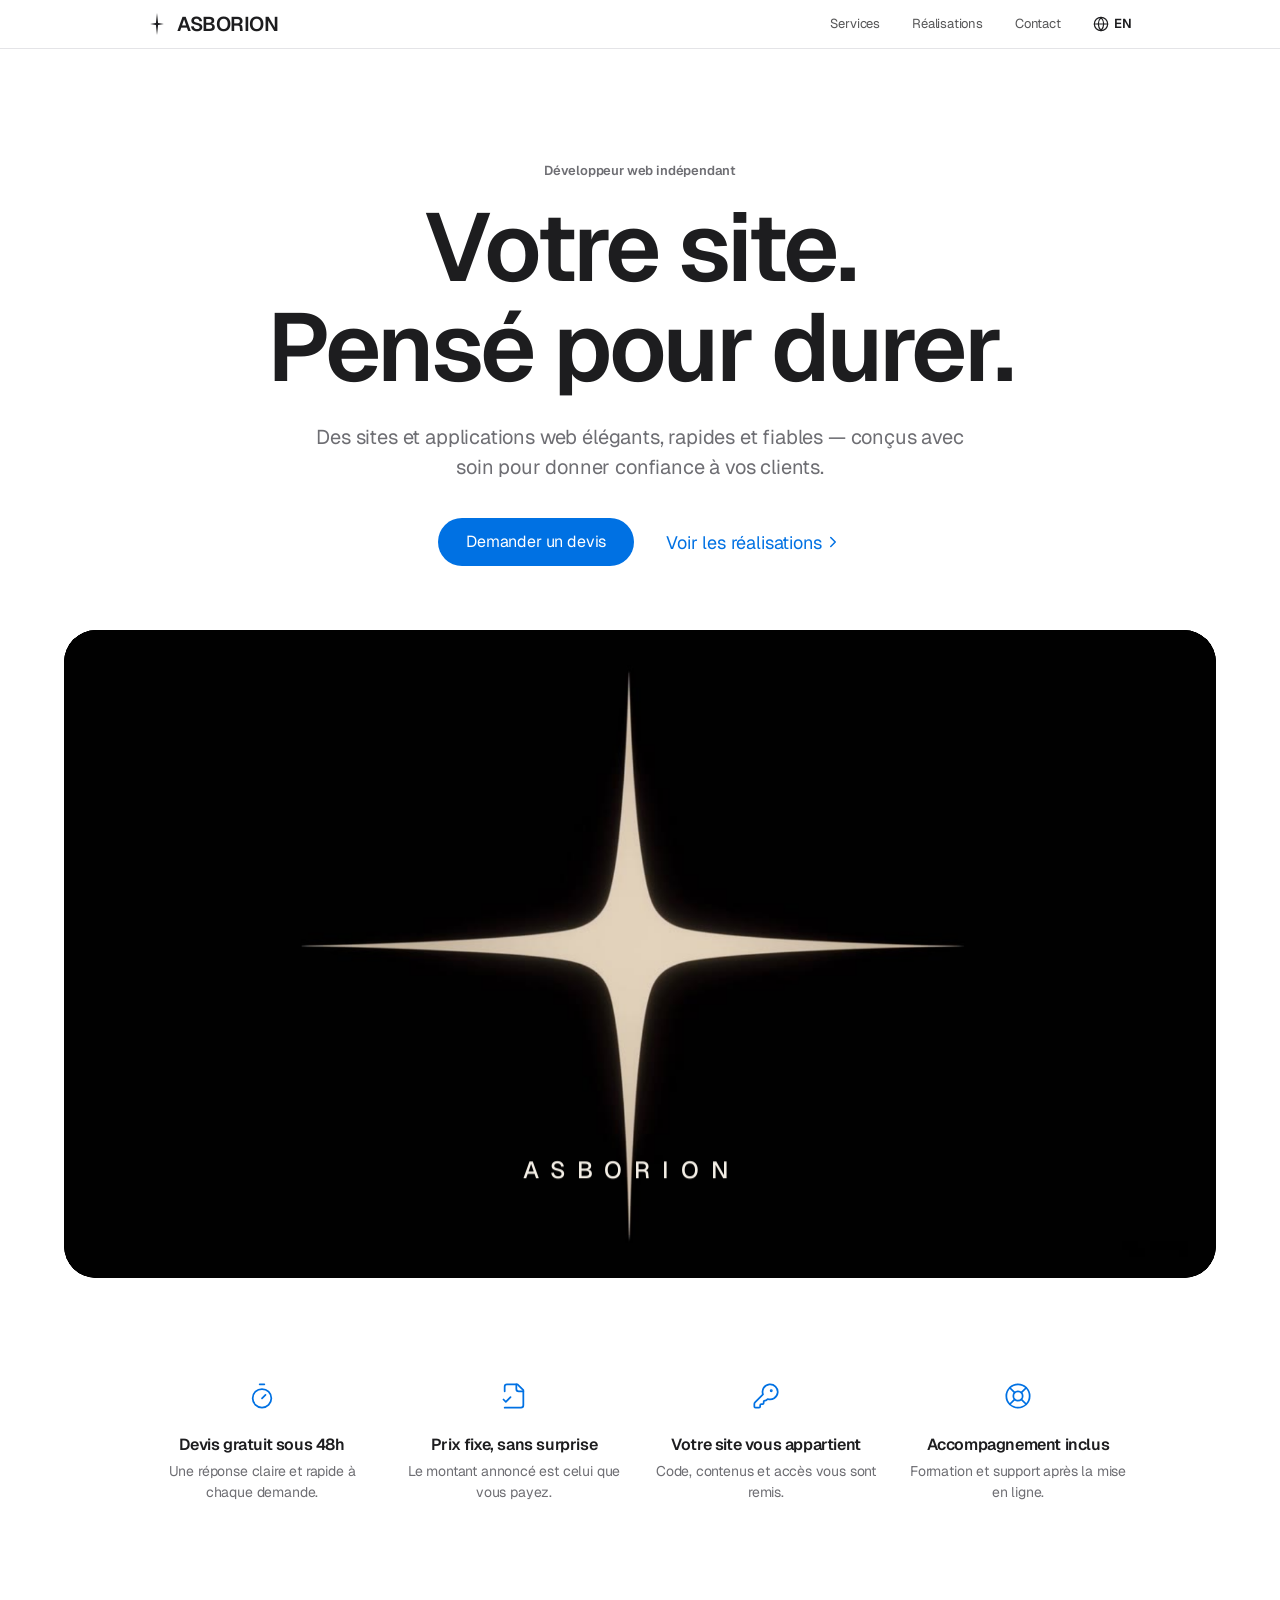
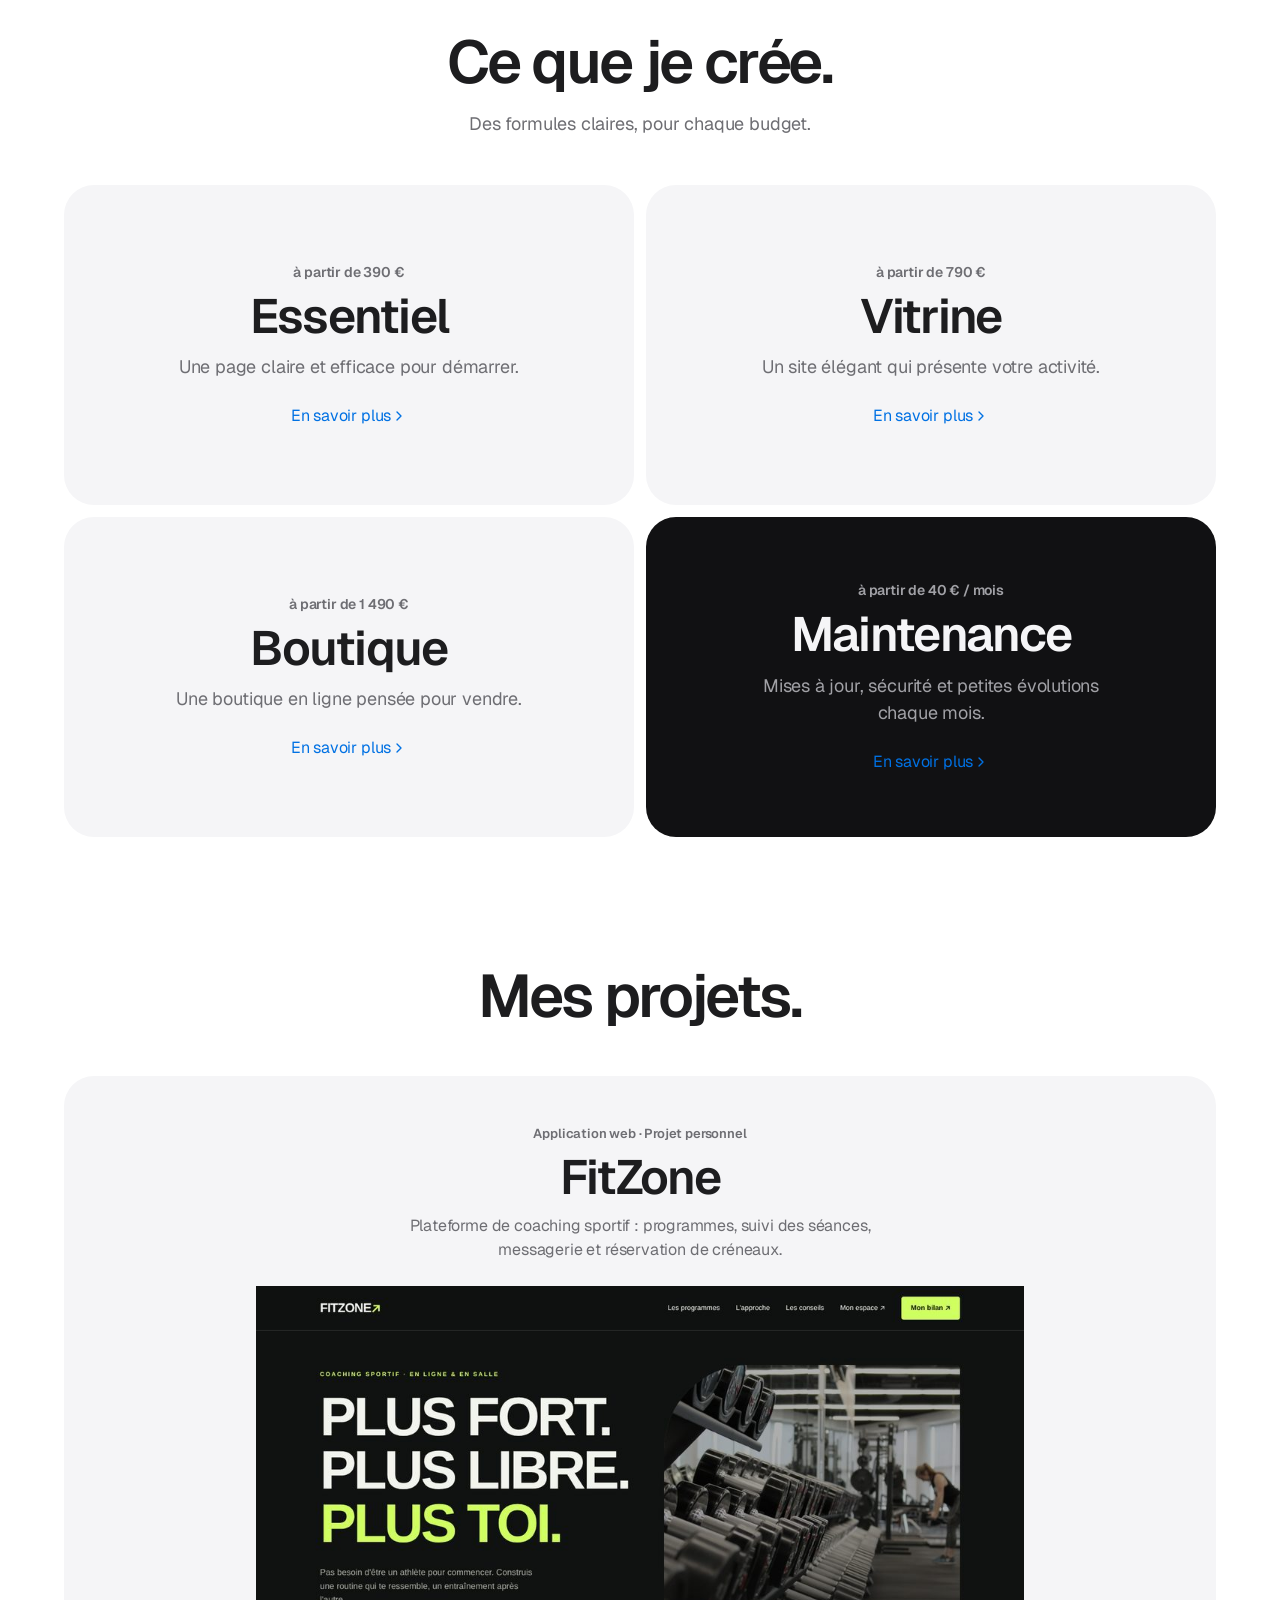
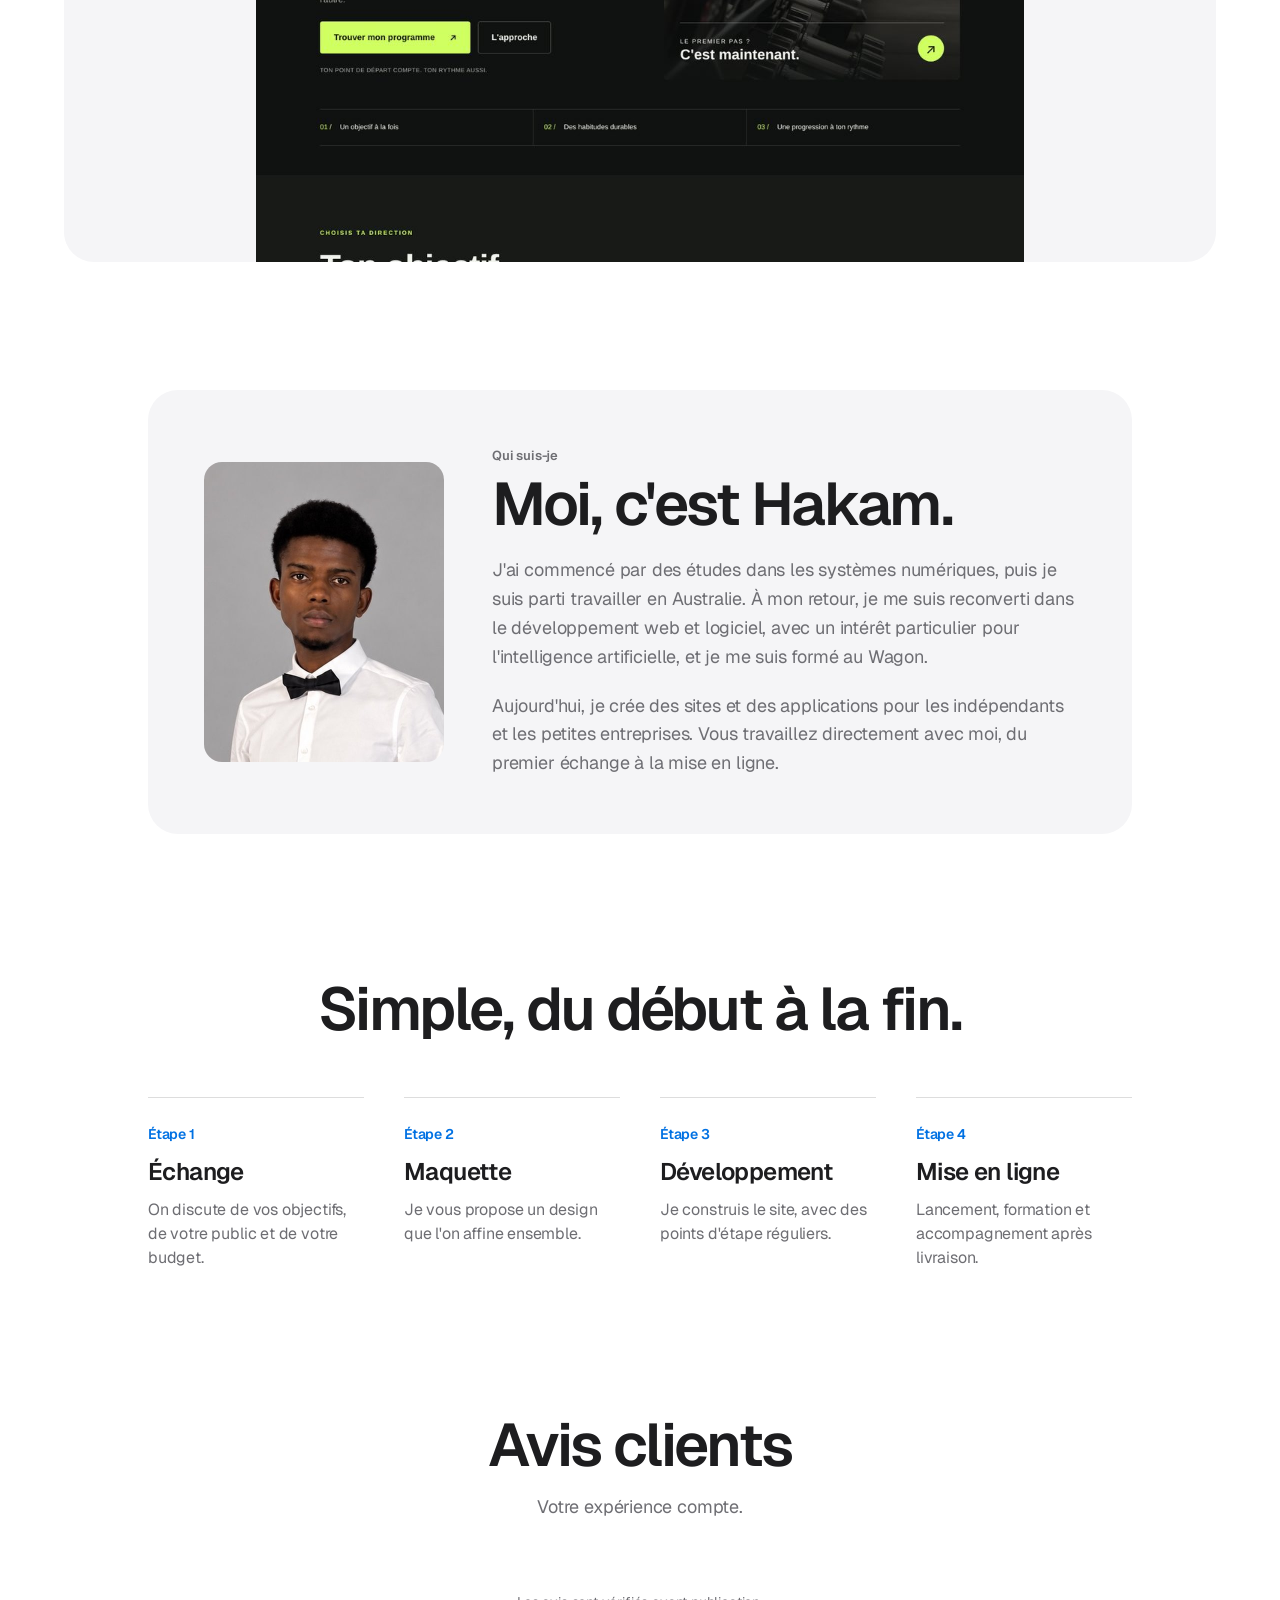
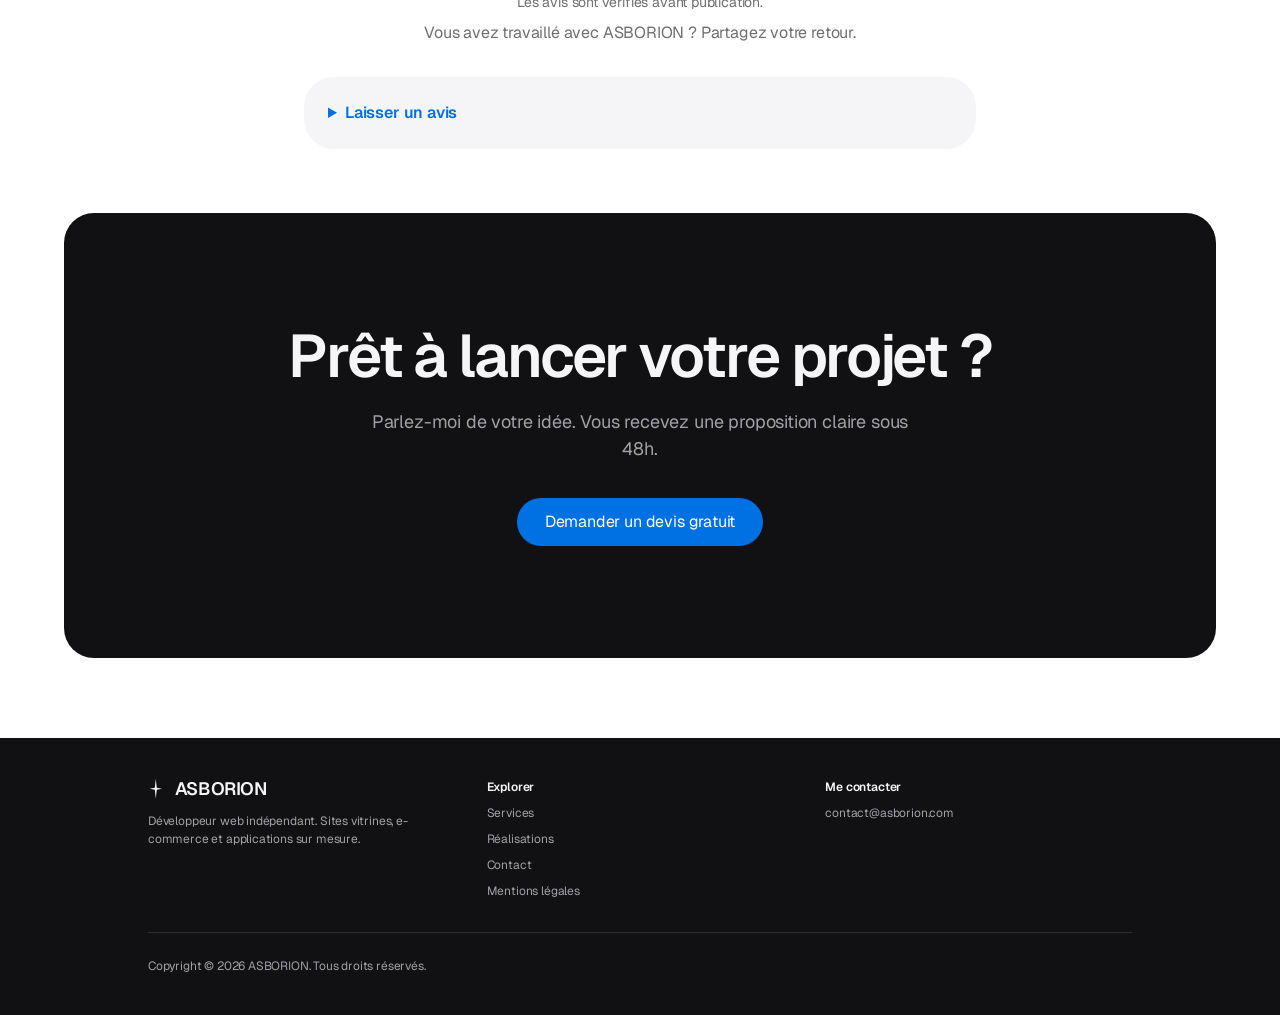
==== commit afbf9bfe: "Tarifs : précisions maintenance, prix Chatbot et nom Business website (FR/EN) - Maintenance Plus : 1" ====
--- a/index.html
+++ b/index.html
@@ -102,7 +102,7 @@
           <a href="services.html" class="tile tile--night lift service-tile reveal">
             <p class="service-tile__price tile__muted">à partir de 40 € / mois</p>
             <h3 class="headline">Maintenance</h3>
-            <p class="service-tile__short tile__muted">Mises à jour, sécurité et petites évolutions au quotidien.</p>
+            <p class="service-tile__short tile__muted">Mises à jour, sécurité et petites évolutions chaque mois.</p>
             <span class="service-tile__more">En savoir plus <svg class="icon" viewBox="0 0 24 24" fill="none" stroke="currentColor" stroke-width="2" stroke-linecap="round" stroke-linejoin="round" aria-hidden="true"><path d="m9 18 6-6-6-6" /></svg></span>
           </a>
         </div>
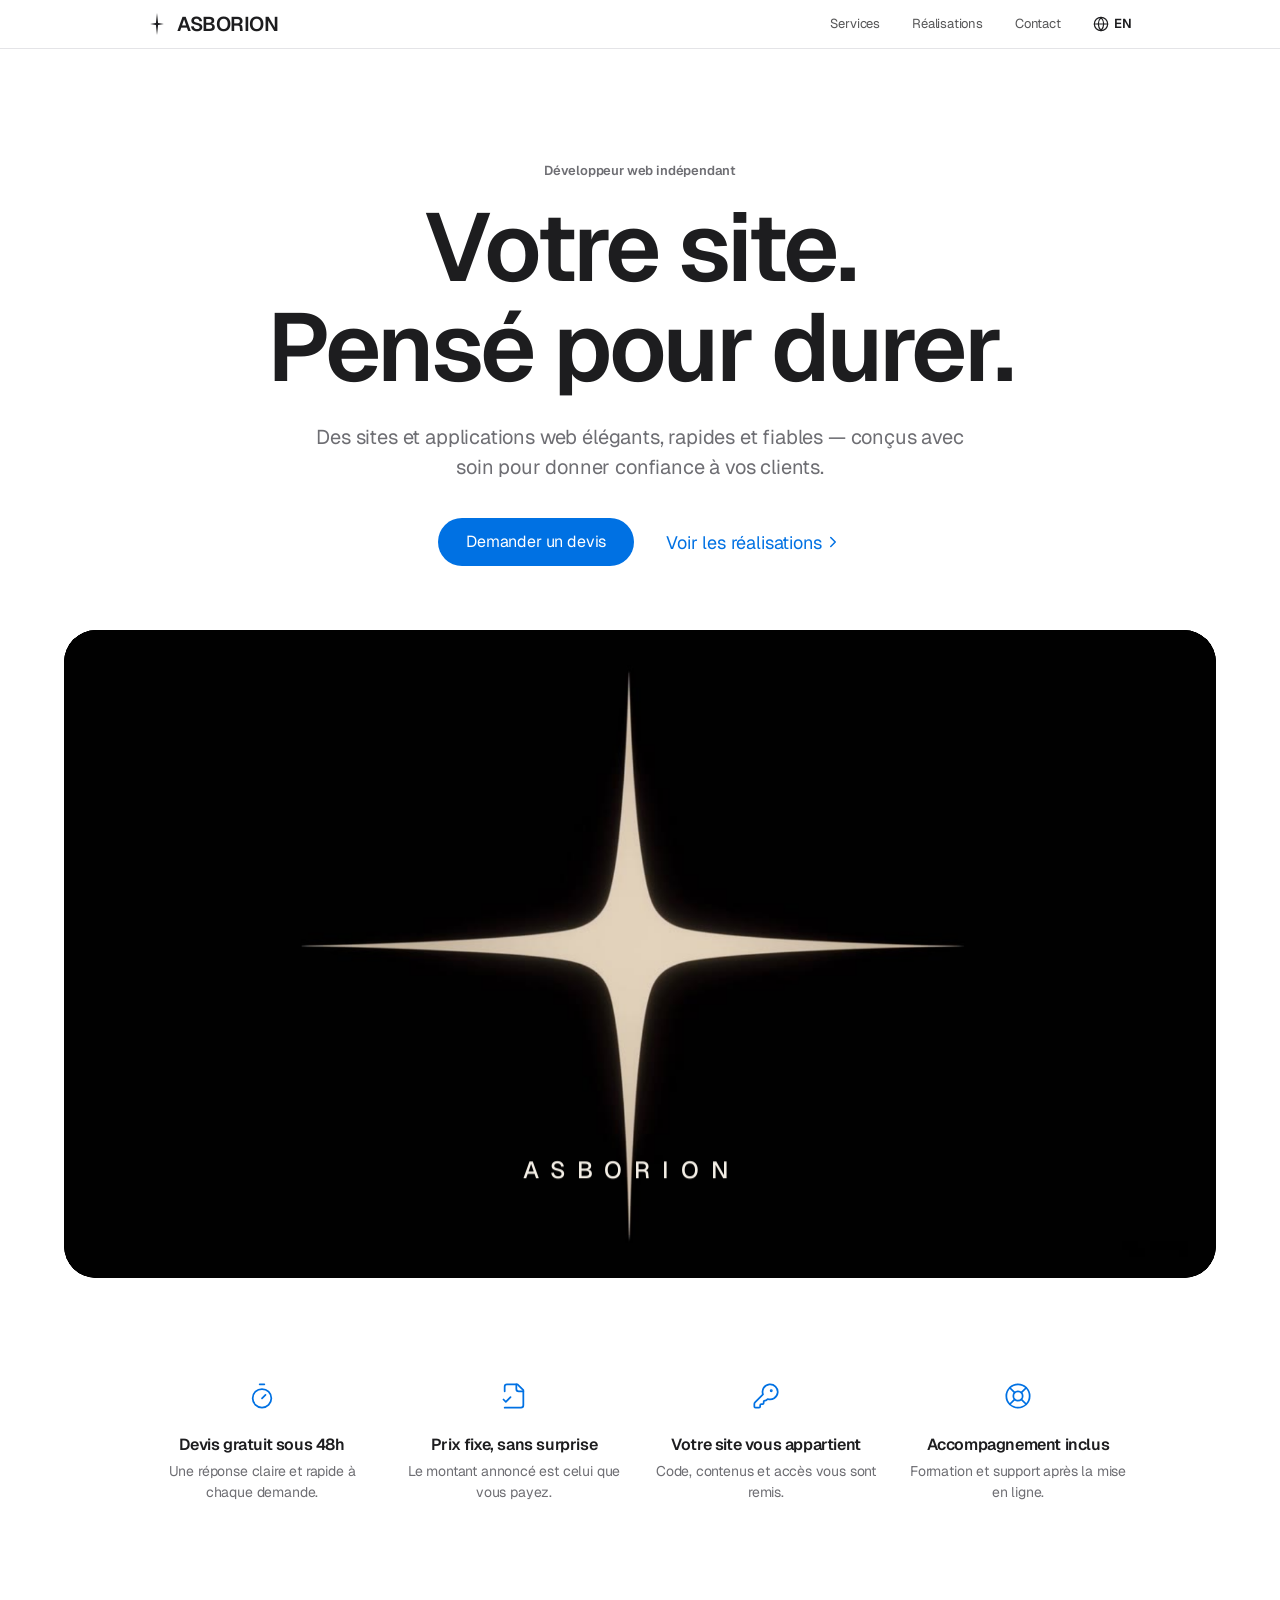
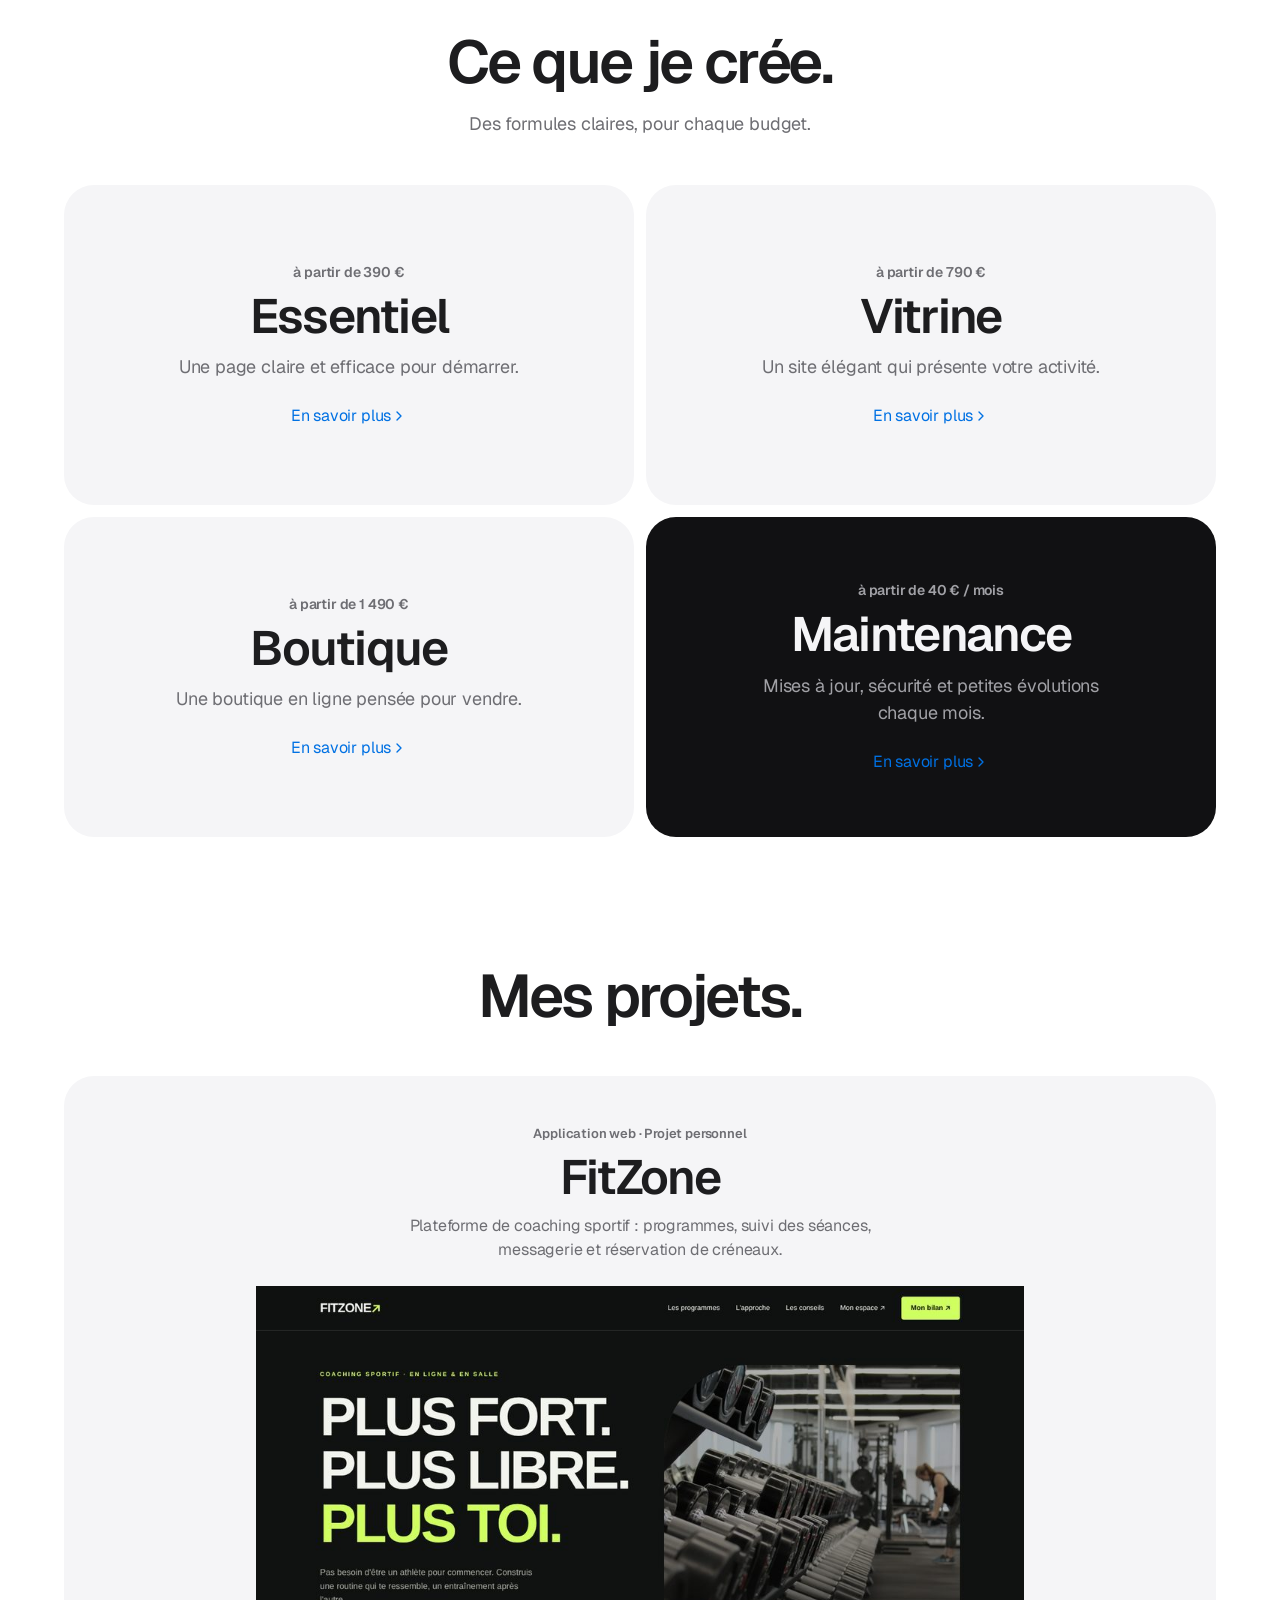
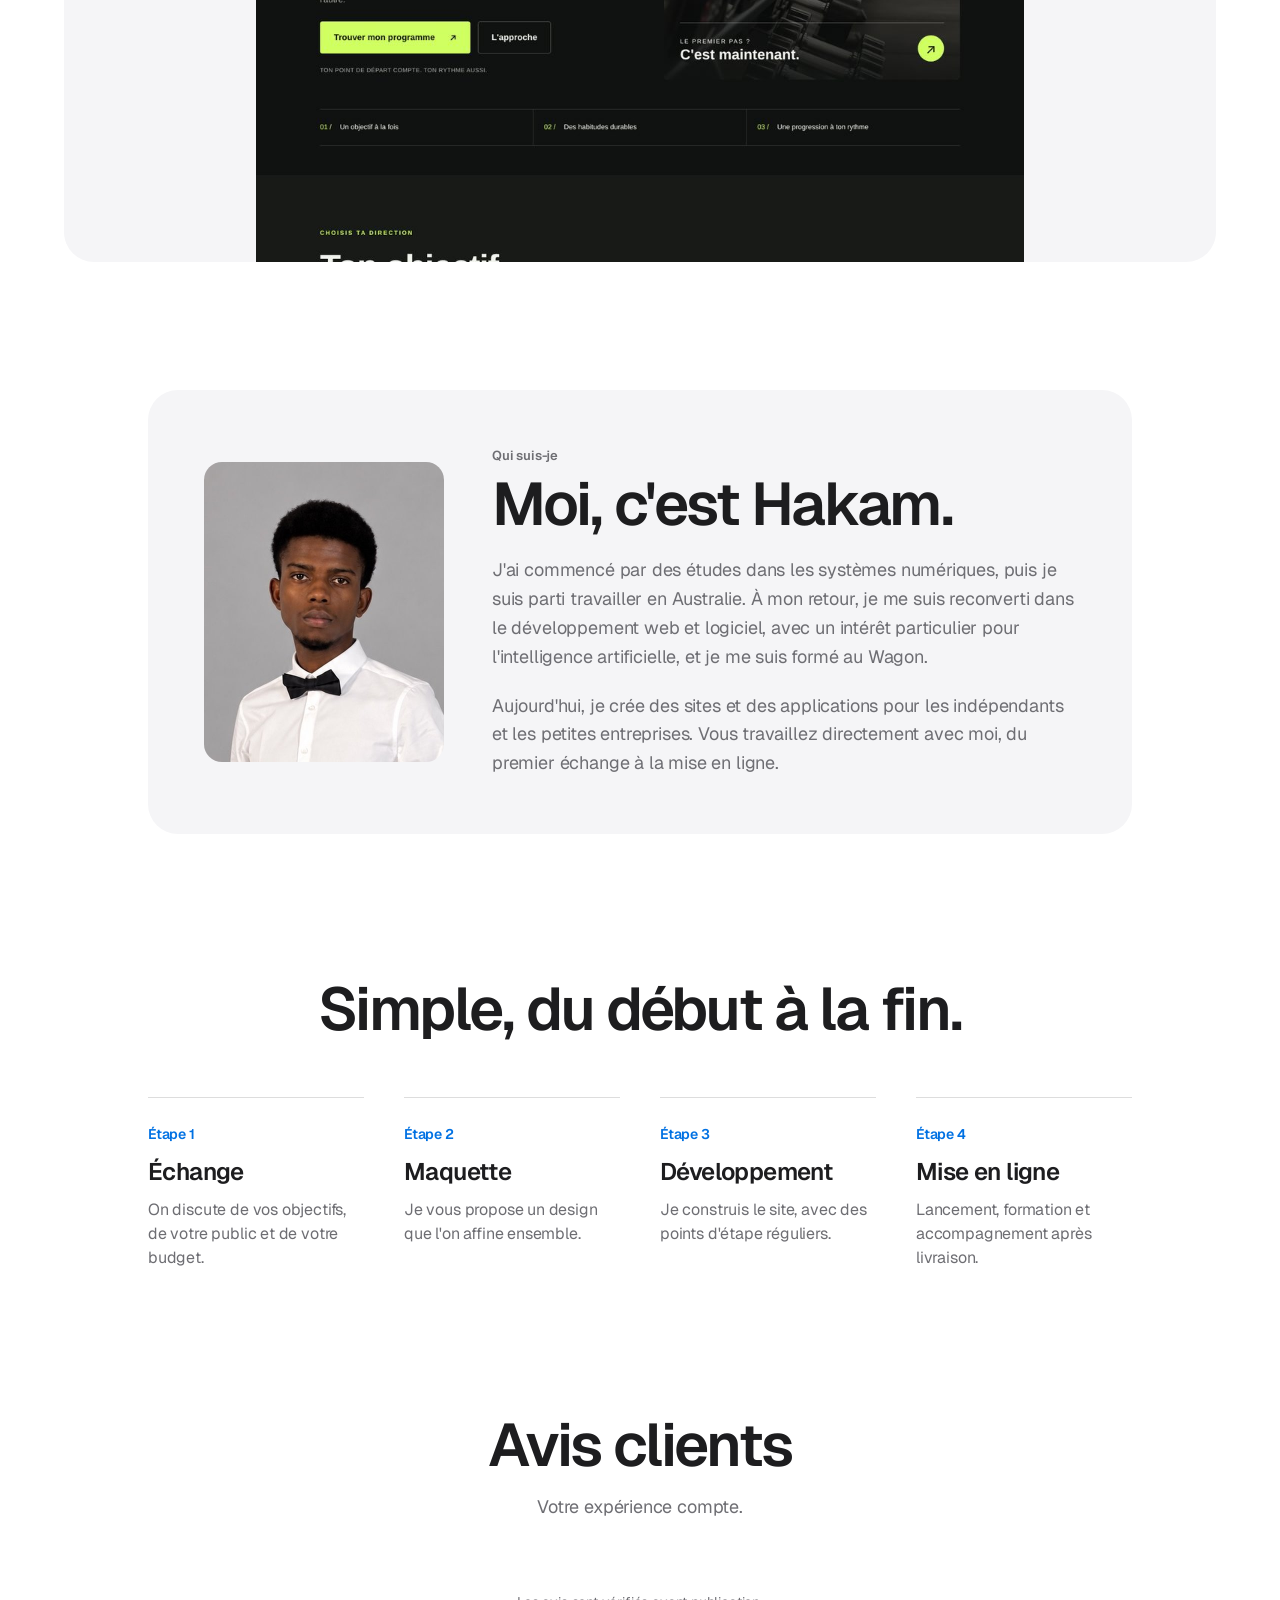
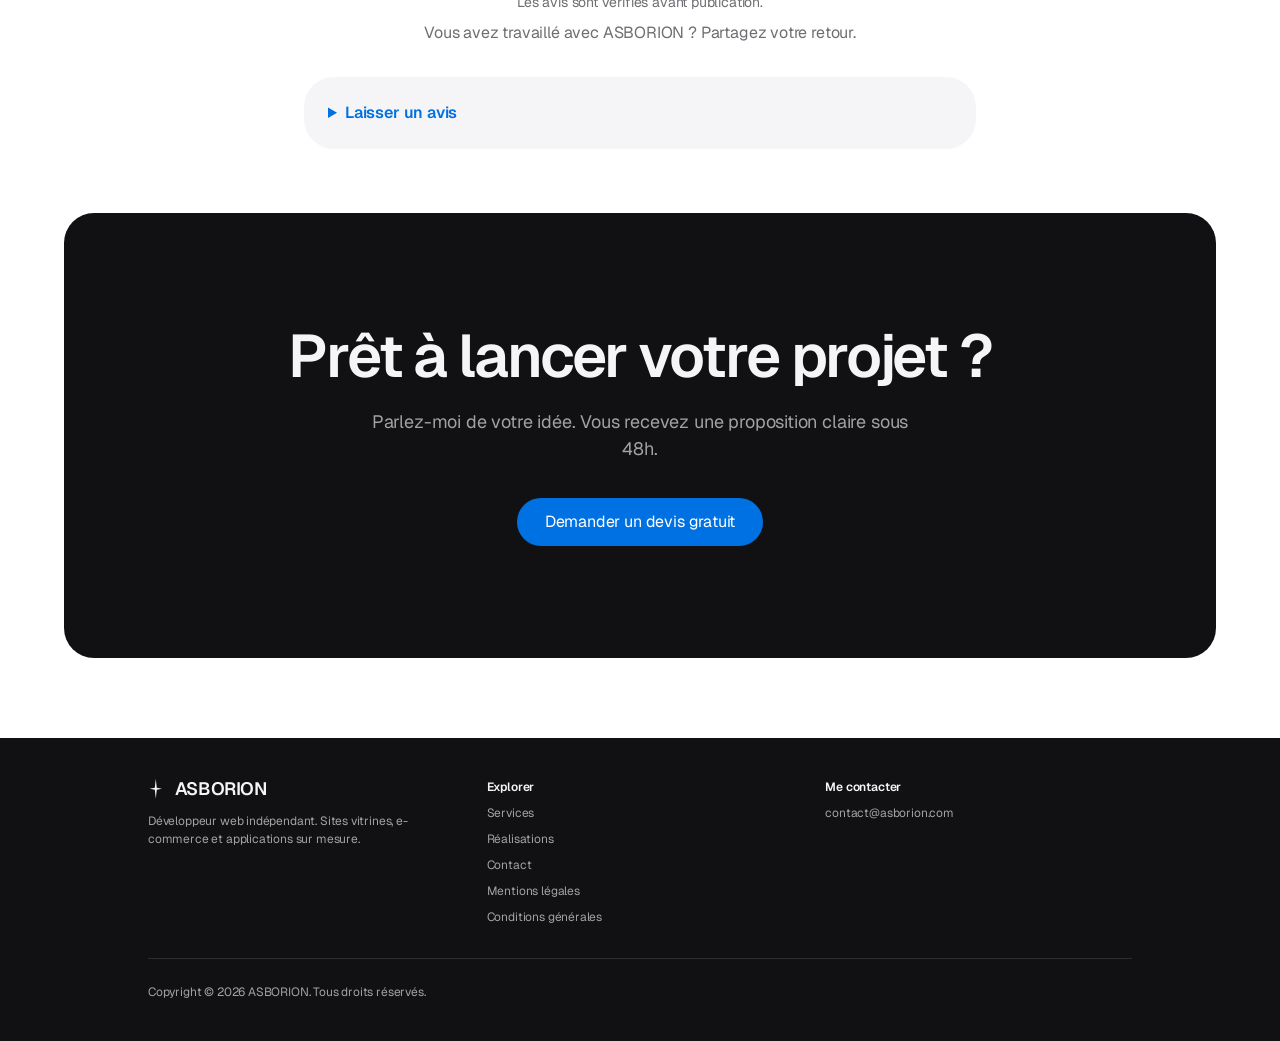
==== commit 56e9094e: "Ajout des conditions générales de vente (FR/EN) - Nouvelles pages cgv.html et en/cgv.html : devis, p" ====
--- a/index.html
+++ b/index.html
@@ -234,6 +234,7 @@
           <a href="realisations.html">Réalisations</a>
           <a href="contact.html">Contact</a>
           <a href="mentions-legales.html">Mentions légales</a>
+          <a href="cgv.html">Conditions générales</a>
         </div>
         <div class="site-footer__col">
           <strong>Me contacter</strong>
--- a/css/style.css
+++ b/css/style.css
@@ -480,6 +480,9 @@
 .review__author span { font-weight: 400; color: var(--muted); }
 .reviews__note { font-size: 0.875rem; margin-bottom: 0.5rem; }
 .currency-note { margin-top: 0.75rem; font-size: 0.9375rem; }
+.terms-note { margin-top: 2rem; text-align: center; font-size: 0.9375rem; }
+.terms-note a { color: var(--primary); }
+.terms-note a:hover { text-decoration: underline; }
 
 /* Logo en code : étoile + nom */
 .logo { gap: 0.5rem; color: var(--foreground); font-family: var(--font-display); font-size: 1.25rem; font-weight: 600; letter-spacing: -0.025em; line-height: 1; }
